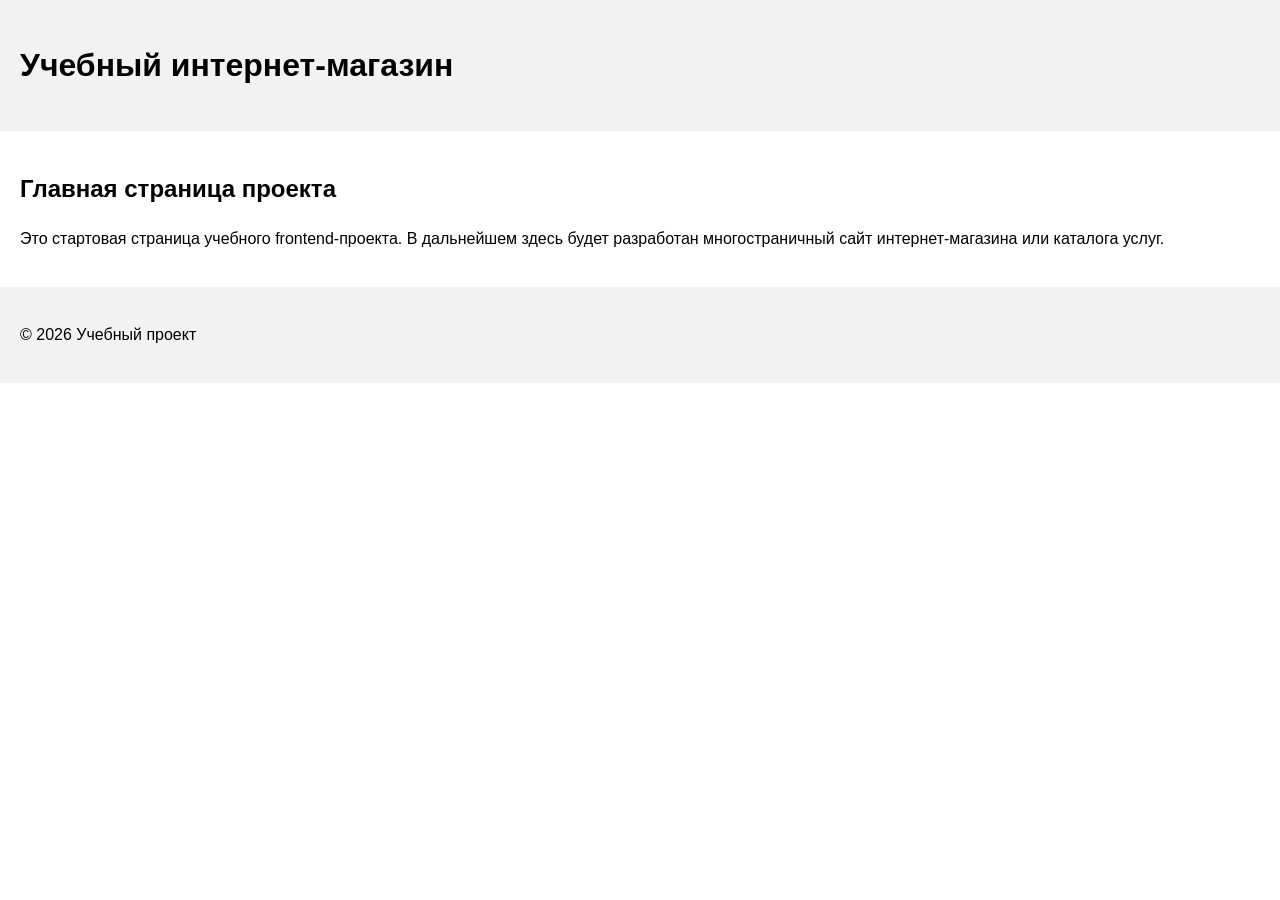
==== index.html @ c824618e "feat: initialize frontend project structure" ====
<!DOCTYPE html>
<html lang="ru">
<head>
  <meta charset="UTF-8">
  <meta name="viewport" content="width=device-width, initial-scale=1.0">
  <title>Каталог товаров</title>
  <link rel="stylesheet" href="css/style.css">
</head>
<body>
  <header>
    <h1>Учебный интернет-магазин</h1>
  </header>

  <main>
    <section>
      <h2>Главная страница проекта</h2>
      <p>
        Это стартовая страница учебного frontend-проекта.
        В дальнейшем здесь будет разработан многостраничный сайт
        интернет-магазина или каталога услуг.
      </p>
    </section>
  </main>

  <footer>
    <p>&copy; 2026 Учебный проект</p>
  </footer>
</body>
</html>
---- css/style.css ----
body {
  margin: 0;
  font-family: Arial, sans-serif;
  line-height: 1.5;
}

header,
main,
footer {
  padding: 20px;
}

header {
  background-color: #f2f2f2;
}

footer {
  background-color: #f2f2f2;
}
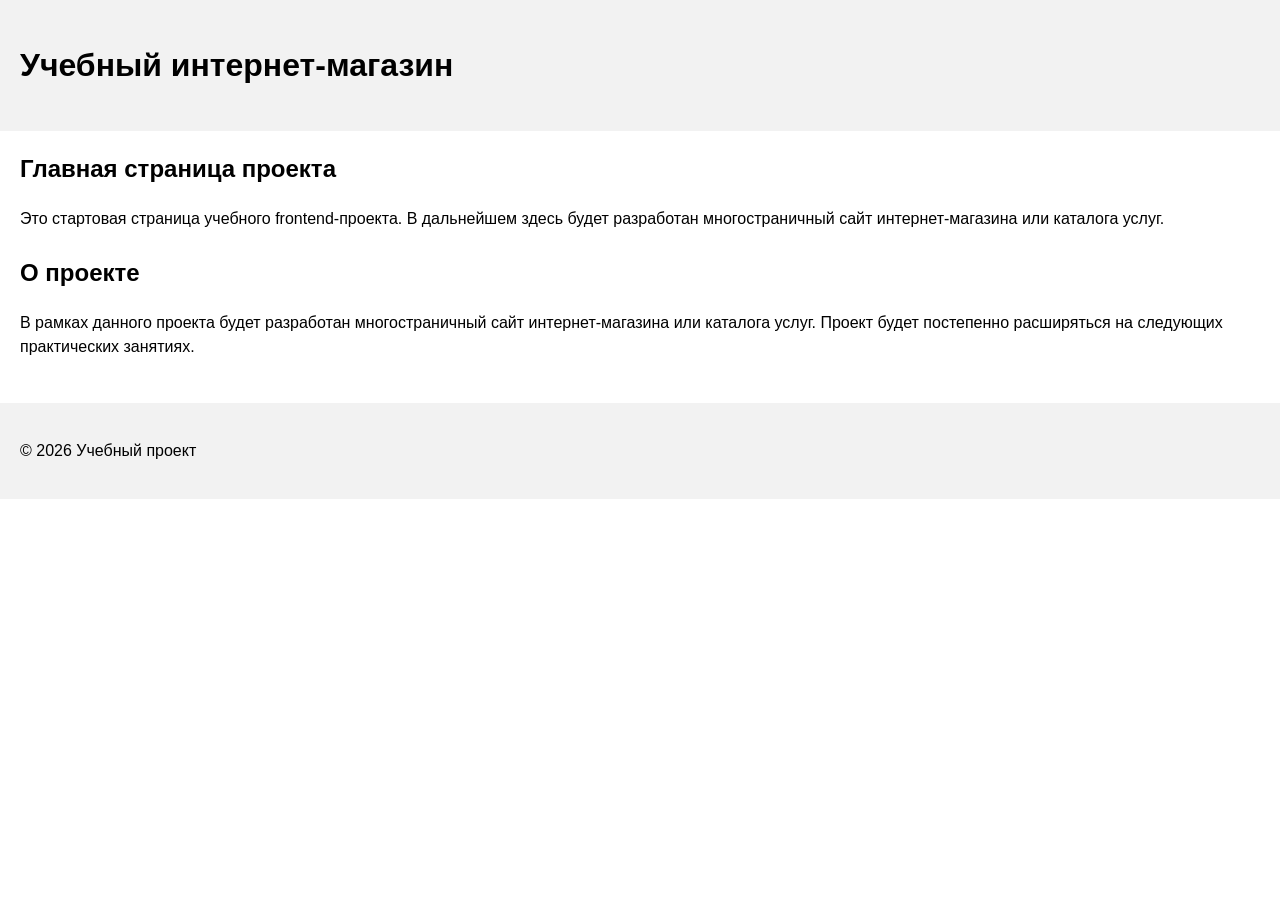
==== commit 192645d3: "feat: add project description section" ====
--- a/index.html
+++ b/index.html
@@ -20,6 +20,14 @@
         интернет-магазина или каталога услуг.
       </p>
     </section>
+    <section>
+  <h2>О проекте</h2>
+  <p>
+    В рамках данного проекта будет разработан многостраничный сайт
+    интернет-магазина или каталога услуг. Проект будет постепенно
+    расширяться на следующих практических занятиях.
+  </p>
+</section>
   </main>
 
   <footer>
--- a/css/style.css
+++ b/css/style.css
@@ -16,4 +16,12 @@
 
 footer {
   background-color: #f2f2f2;
+}
+
+section {
+  margin-bottom: 24px;
+}
+
+section h2 {
+  margin-top: 0;
 }
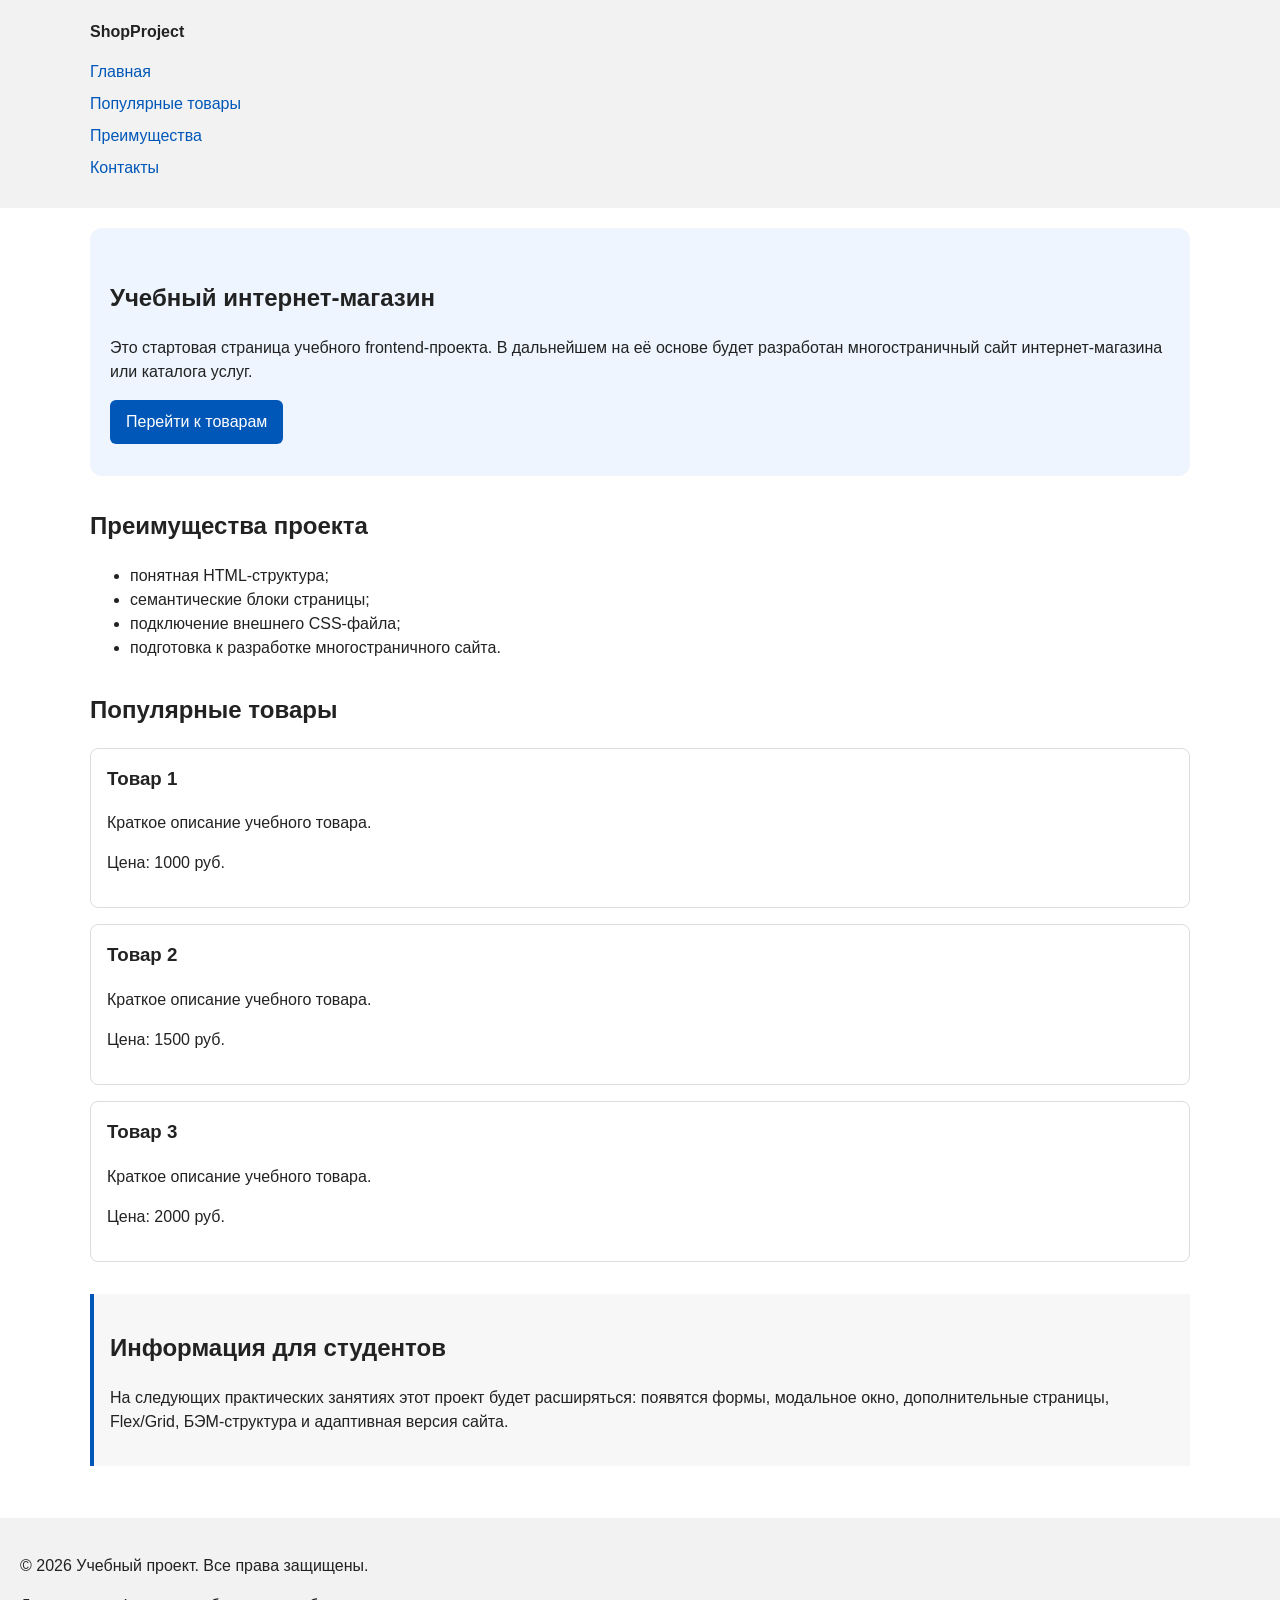
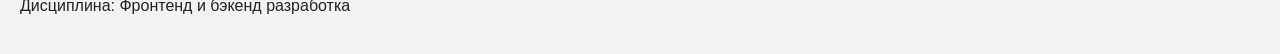
==== commit 33f5353e: "feat: add semantic HTML structure and base CSS styles" ====
--- a/index.html
+++ b/index.html
@@ -3,35 +3,81 @@
 <head>
   <meta charset="UTF-8">
   <meta name="viewport" content="width=device-width, initial-scale=1.0">
-  <title>Каталог товаров</title>
+  <title>Учебный интернет-магазин</title>
   <link rel="stylesheet" href="css/style.css">
 </head>
 <body>
   <header>
-    <h1>Учебный интернет-магазин</h1>
+    <div class="site-header">
+      <a class="site-logo" href="index.html">ShopProject</a>
+
+      <nav class="site-nav" aria-label="Основная навигация">
+        <ul class="site-nav__list">
+          <li><a href="index.html">Главная</a></li>
+          <li><a href="#popular">Популярные товары</a></li>
+          <li><a href="#advantages">Преимущества</a></li>
+          <li><a href="#contacts">Контакты</a></li>
+        </ul>
+      </nav>
+    </div>
   </header>
 
   <main>
-    <section>
-      <h2>Главная страница проекта</h2>
+    <section class="hero">
+      <h1>Учебный интернет-магазин</h1>
       <p>
         Это стартовая страница учебного frontend-проекта.
-        В дальнейшем здесь будет разработан многостраничный сайт
+        В дальнейшем на её основе будет разработан многостраничный сайт
         интернет-магазина или каталога услуг.
       </p>
+      <a class="button" href="#popular">Перейти к товарам</a>
     </section>
-    <section>
-  <h2>О проекте</h2>
-  <p>
-    В рамках данного проекта будет разработан многостраничный сайт
-    интернет-магазина или каталога услуг. Проект будет постепенно
-    расширяться на следующих практических занятиях.
-  </p>
-</section>
+
+    <section class="section" id="advantages">
+      <h2>Преимущества проекта</h2>
+      <ul class="advantages-list">
+        <li>понятная HTML-структура;</li>
+        <li>семантические блоки страницы;</li>
+        <li>подключение внешнего CSS-файла;</li>
+        <li>подготовка к разработке многостраничного сайта.</li>
+      </ul>
+    </section>
+
+    <section class="section" id="popular">
+      <h2>Популярные товары</h2>
+
+      <article class="product-card">
+        <h3>Товар 1</h3>
+        <p>Краткое описание учебного товара.</p>
+        <p>Цена: 1000 руб.</p>
+      </article>
+
+      <article class="product-card">
+        <h3>Товар 2</h3>
+        <p>Краткое описание учебного товара.</p>
+        <p>Цена: 1500 руб.</p>
+      </article>
+
+      <article class="product-card">
+        <h3>Товар 3</h3>
+        <p>Краткое описание учебного товара.</p>
+        <p>Цена: 2000 руб.</p>
+      </article>
+    </section>
+
+    <aside class="aside-info">
+      <h2>Информация для студентов</h2>
+      <p>
+        На следующих практических занятиях этот проект будет расширяться:
+        появятся формы, модальное окно, дополнительные страницы, Flex/Grid,
+        БЭМ-структура и адаптивная версия сайта.
+      </p>
+    </aside>
   </main>
 
-  <footer>
-    <p>&copy; 2026 Учебный проект</p>
+  <footer id="contacts">
+    <p>&copy; 2026 Учебный проект. Все права защищены.</p>
+    <p>Дисциплина: Фронтенд и бэкенд разработка</p>
   </footer>
 </body>
-</html>+</html>
--- a/css/style.css
+++ b/css/style.css
@@ -1,7 +1,15 @@
+/* Включаем border-box для предсказуемого расчёта размеров блоков. */
+* {
+  box-sizing: border-box;
+}
+
+/* Убираем стандартный отступ страницы и задаём базовые цвета и шрифт. */
 body {
   margin: 0;
   font-family: Arial, sans-serif;
   line-height: 1.5;
+  color: #222222;
+  background-color: #ffffff;
 }
 
 header,
@@ -10,18 +18,93 @@
   padding: 20px;
 }
 
-header {
-  background-color: #f2f2f2;
-}
-
+header,
 footer {
   background-color: #f2f2f2;
 }
 
-section {
-  margin-bottom: 24px;
+/* Ограничиваем ширину шапки и оформляем текстовый логотип. */
+.site-header {
+  max-width: 1100px;
+  margin: 0 auto;
 }
 
-section h2 {
+.site-logo {
+  font-weight: bold;
+  text-decoration: none;
+  color: #222222;
+}
+
+/* Навигация остаётся обычным списком ссылок. */
+.site-nav__list {
+  padding: 0;
+  margin: 16px 0 0;
+  list-style: none;
+}
+
+.site-nav__list li {
+  margin-bottom: 8px;
+}
+
+.site-nav__list a {
+  color: #0057b8;
+  text-decoration: none;
+}
+
+.site-nav__list a:hover {
+  text-decoration: underline;
+}
+
+/* Первый экран выделен фоном и внутренними отступами. */
+.hero {
+  max-width: 1100px;
+  margin: 0 auto 32px;
+  padding: 32px 20px;
+  background-color: #eef5ff;
+  border-radius: 12px;
+}
+
+.section {
+  max-width: 1100px;
+  margin: 0 auto 32px;
+}
+
+.section h2 {
   margin-top: 0;
-}+}
+
+/* Каждая карточка товара — отдельный смысловой блок. */
+.product-card {
+  margin-bottom: 16px;
+  padding: 16px;
+  border: 1px solid #dddddd;
+  border-radius: 8px;
+  background-color: #ffffff;
+}
+
+.product-card h3 {
+  margin-top: 0;
+}
+
+/* Ссылка в первом экране выглядит как кнопка. */
+.button {
+  display: inline-block;
+  padding: 10px 16px;
+  color: #ffffff;
+  background-color: #0057b8;
+  text-decoration: none;
+  border-radius: 6px;
+}
+
+.button:hover {
+  background-color: #003f86;
+}
+
+/* Вспомогательный блок отделён цветной линией. */
+.aside-info {
+  max-width: 1100px;
+  margin: 0 auto 32px;
+  padding: 16px;
+  border-left: 4px solid #0057b8;
+  background-color: #f7f7f7;
+}
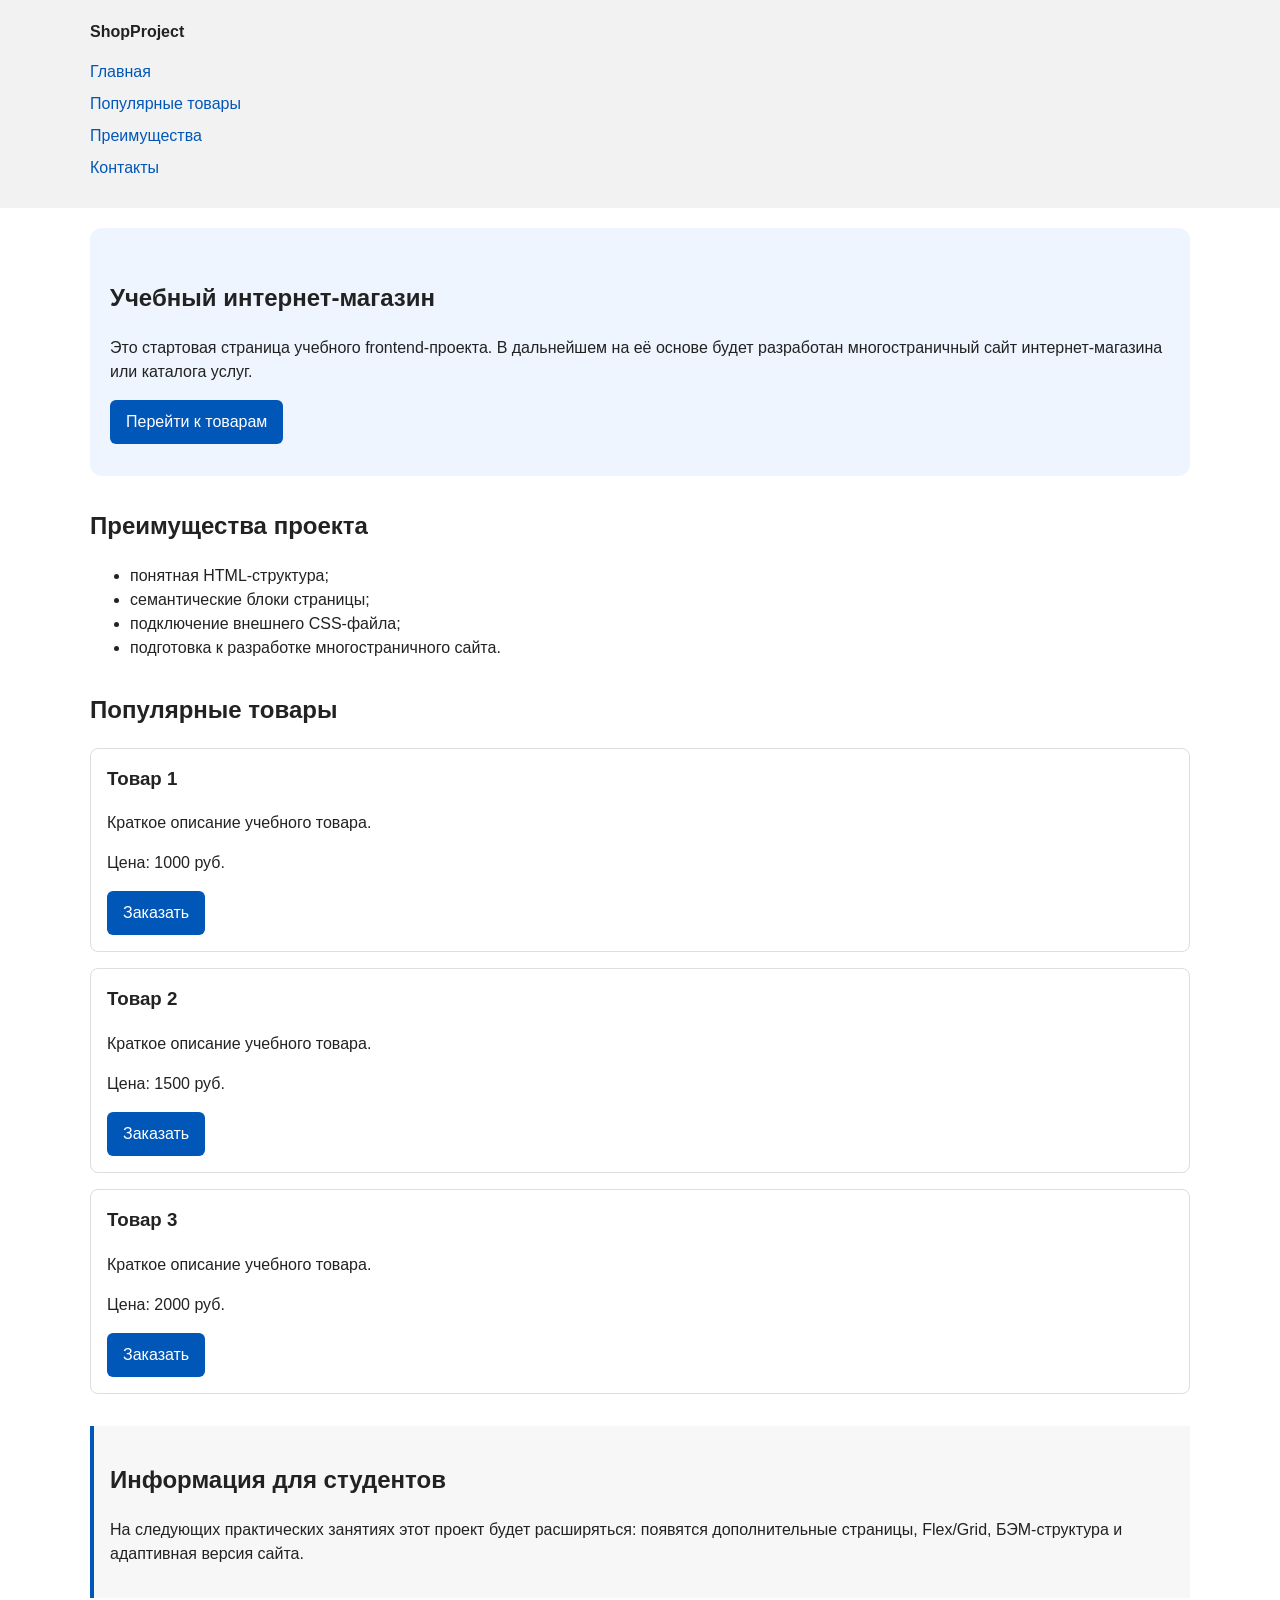
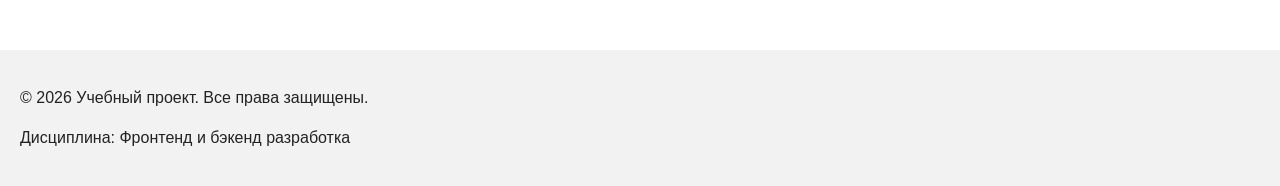
==== commit 71eb89b1: "feat: add order form modal and validation" ====
--- a/index.html
+++ b/index.html
@@ -5,6 +5,7 @@
   <meta name="viewport" content="width=device-width, initial-scale=1.0">
   <title>Учебный интернет-магазин</title>
   <link rel="stylesheet" href="css/style.css">
+  <script src="js/main.js" defer></script>
 </head>
 <body>
   <header>
@@ -50,18 +51,27 @@
         <h3>Товар 1</h3>
         <p>Краткое описание учебного товара.</p>
         <p>Цена: 1000 руб.</p>
+        <button class="button product-card__button" type="button" data-product="Товар 1">
+          Заказать
+        </button>
       </article>
 
       <article class="product-card">
         <h3>Товар 2</h3>
         <p>Краткое описание учебного товара.</p>
         <p>Цена: 1500 руб.</p>
+        <button class="button product-card__button" type="button" data-product="Товар 2">
+          Заказать
+        </button>
       </article>
 
       <article class="product-card">
         <h3>Товар 3</h3>
         <p>Краткое описание учебного товара.</p>
         <p>Цена: 2000 руб.</p>
+        <button class="button product-card__button" type="button" data-product="Товар 3">
+          Заказать
+        </button>
       </article>
     </section>
 
@@ -69,8 +79,8 @@
       <h2>Информация для студентов</h2>
       <p>
         На следующих практических занятиях этот проект будет расширяться:
-        появятся формы, модальное окно, дополнительные страницы, Flex/Grid,
-        БЭМ-структура и адаптивная версия сайта.
+        появятся дополнительные страницы, Flex/Grid, БЭМ-структура
+        и адаптивная версия сайта.
       </p>
     </aside>
   </main>
@@ -79,5 +89,91 @@
     <p>&copy; 2026 Учебный проект. Все права защищены.</p>
     <p>Дисциплина: Фронтенд и бэкенд разработка</p>
   </footer>
+
+  <dialog class="order-dialog" id="order-dialog" aria-labelledby="order-dialog-title">
+    <h2 id="order-dialog-title">Оформление заявки</h2>
+
+    <form class="order-form" id="order-form" action="#" method="post" novalidate>
+      <input id="selected-product" name="selected-product" type="hidden">
+
+      <div class="form-field">
+        <label for="order-name">Имя</label>
+        <input
+          id="order-name"
+          name="name"
+          type="text"
+          placeholder="Введите ваше имя"
+          minlength="2"
+          autocomplete="given-name"
+          required
+        >
+      </div>
+
+      <div class="form-field">
+        <label for="order-email">E-mail</label>
+        <input
+          id="order-email"
+          name="email"
+          type="email"
+          placeholder="example@mail.ru"
+          autocomplete="email"
+          required
+        >
+      </div>
+
+      <div class="form-field">
+        <label for="order-phone">Телефон</label>
+        <input
+          id="order-phone"
+          name="phone"
+          type="tel"
+          inputmode="tel"
+          placeholder="+7 (900) 000-00-00"
+          pattern="^\+7 \(\d{3}\) \d{3}-\d{2}-\d{2}$"
+          required
+        >
+        <small>Формат: +7 (900) 000-00-00</small>
+      </div>
+
+      <div class="form-field">
+        <label for="order-date">Дата связи</label>
+        <input id="order-date" name="date" type="date">
+      </div>
+
+      <div class="form-field">
+        <label for="order-topic">Тема заявки</label>
+        <select id="order-topic" name="topic" required>
+          <option value="">Выберите тему</option>
+          <option value="product">Заказ товара</option>
+          <option value="consultation">Консультация</option>
+          <option value="delivery">Доставка</option>
+        </select>
+      </div>
+
+      <div class="form-field">
+        <label for="order-comment">Комментарий</label>
+        <textarea
+          id="order-comment"
+          name="comment"
+          rows="4"
+          placeholder="Укажите дополнительную информацию"
+        ></textarea>
+      </div>
+
+      <div class="form-field form-field--checkbox">
+        <input id="order-agreement" name="agreement" type="checkbox" required>
+        <label for="order-agreement">Я согласен на обработку данных</label>
+      </div>
+
+      <div class="form-actions">
+        <button type="button" id="close-order-dialog">Закрыть</button>
+        <button type="submit">Отправить заявку</button>
+      </div>
+    </form>
+  </dialog>
+
+  <p class="success-message" id="success-message" role="status" hidden>
+    Форма успешно отправлена!
+  </p>
 </body>
 </html>
--- a/css/style.css
+++ b/css/style.css
@@ -90,14 +90,22 @@
 .button {
   display: inline-block;
   padding: 10px 16px;
+  border: 0;
   color: #ffffff;
   background-color: #0057b8;
   text-decoration: none;
   border-radius: 6px;
+  font: inherit;
+  cursor: pointer;
 }
 
 .button:hover {
   background-color: #003f86;
+}
+
+.button:focus-visible {
+  outline: 2px solid #003f86;
+  outline-offset: 2px;
 }
 
 /* Вспомогательный блок отделён цветной линией. */
@@ -108,3 +116,112 @@
   border-left: 4px solid #0057b8;
   background-color: #f7f7f7;
 }
+
+/* Диалог остаётся доступным на небольших экранах и прокручивается при необходимости. */
+.order-dialog {
+  width: min(calc(100% - 32px), 560px);
+  max-height: calc(100vh - 32px);
+  padding: 24px;
+  border: 0;
+  border-radius: 12px;
+  box-shadow: 0 12px 32px rgba(0, 0, 0, 0.18);
+}
+
+.order-dialog::backdrop {
+  background-color: rgba(0, 0, 0, 0.5);
+}
+
+.order-dialog h2 {
+  margin-top: 0;
+}
+
+.form-field {
+  margin-bottom: 16px;
+}
+
+.form-field label {
+  display: block;
+  margin-bottom: 6px;
+}
+
+.form-field input,
+.form-field select,
+.form-field textarea {
+  width: 100%;
+  padding: 10px 12px;
+  border: 1px solid #cccccc;
+  border-radius: 6px;
+  font: inherit;
+}
+
+.form-field small {
+  display: block;
+  margin-top: 4px;
+  color: #666666;
+}
+
+.form-field--checkbox {
+  display: flex;
+  align-items: flex-start;
+  gap: 8px;
+}
+
+.form-field--checkbox input[type="checkbox"] {
+  width: auto;
+  margin-top: 5px;
+}
+
+.form-field--checkbox label {
+  margin-bottom: 0;
+}
+
+.form-field input:focus-visible,
+.form-field select:focus-visible,
+.form-field textarea:focus-visible,
+.form-actions button:focus-visible {
+  outline: 2px solid #0057b8;
+  outline-offset: 2px;
+}
+
+[aria-invalid="true"] {
+  border-color: #b00020;
+}
+
+.form-field--checkbox [aria-invalid="true"] {
+  outline: 2px solid #b00020;
+  outline-offset: 2px;
+}
+
+.form-actions {
+  display: flex;
+  flex-wrap: wrap;
+  gap: 12px;
+  margin-top: 20px;
+}
+
+.form-actions button {
+  padding: 10px 16px;
+  border: 1px solid #cccccc;
+  border-radius: 6px;
+  background-color: #f2f2f2;
+  font: inherit;
+  cursor: pointer;
+}
+
+.form-actions button[type="submit"] {
+  border-color: #0057b8;
+  color: #ffffff;
+  background-color: #0057b8;
+}
+
+.form-actions button[type="submit"]:hover {
+  background-color: #003f86;
+}
+
+.success-message {
+  max-width: 1100px;
+  margin: 24px auto;
+  padding: 16px;
+  border-left: 4px solid #168a2f;
+  background-color: #eefaf0;
+}
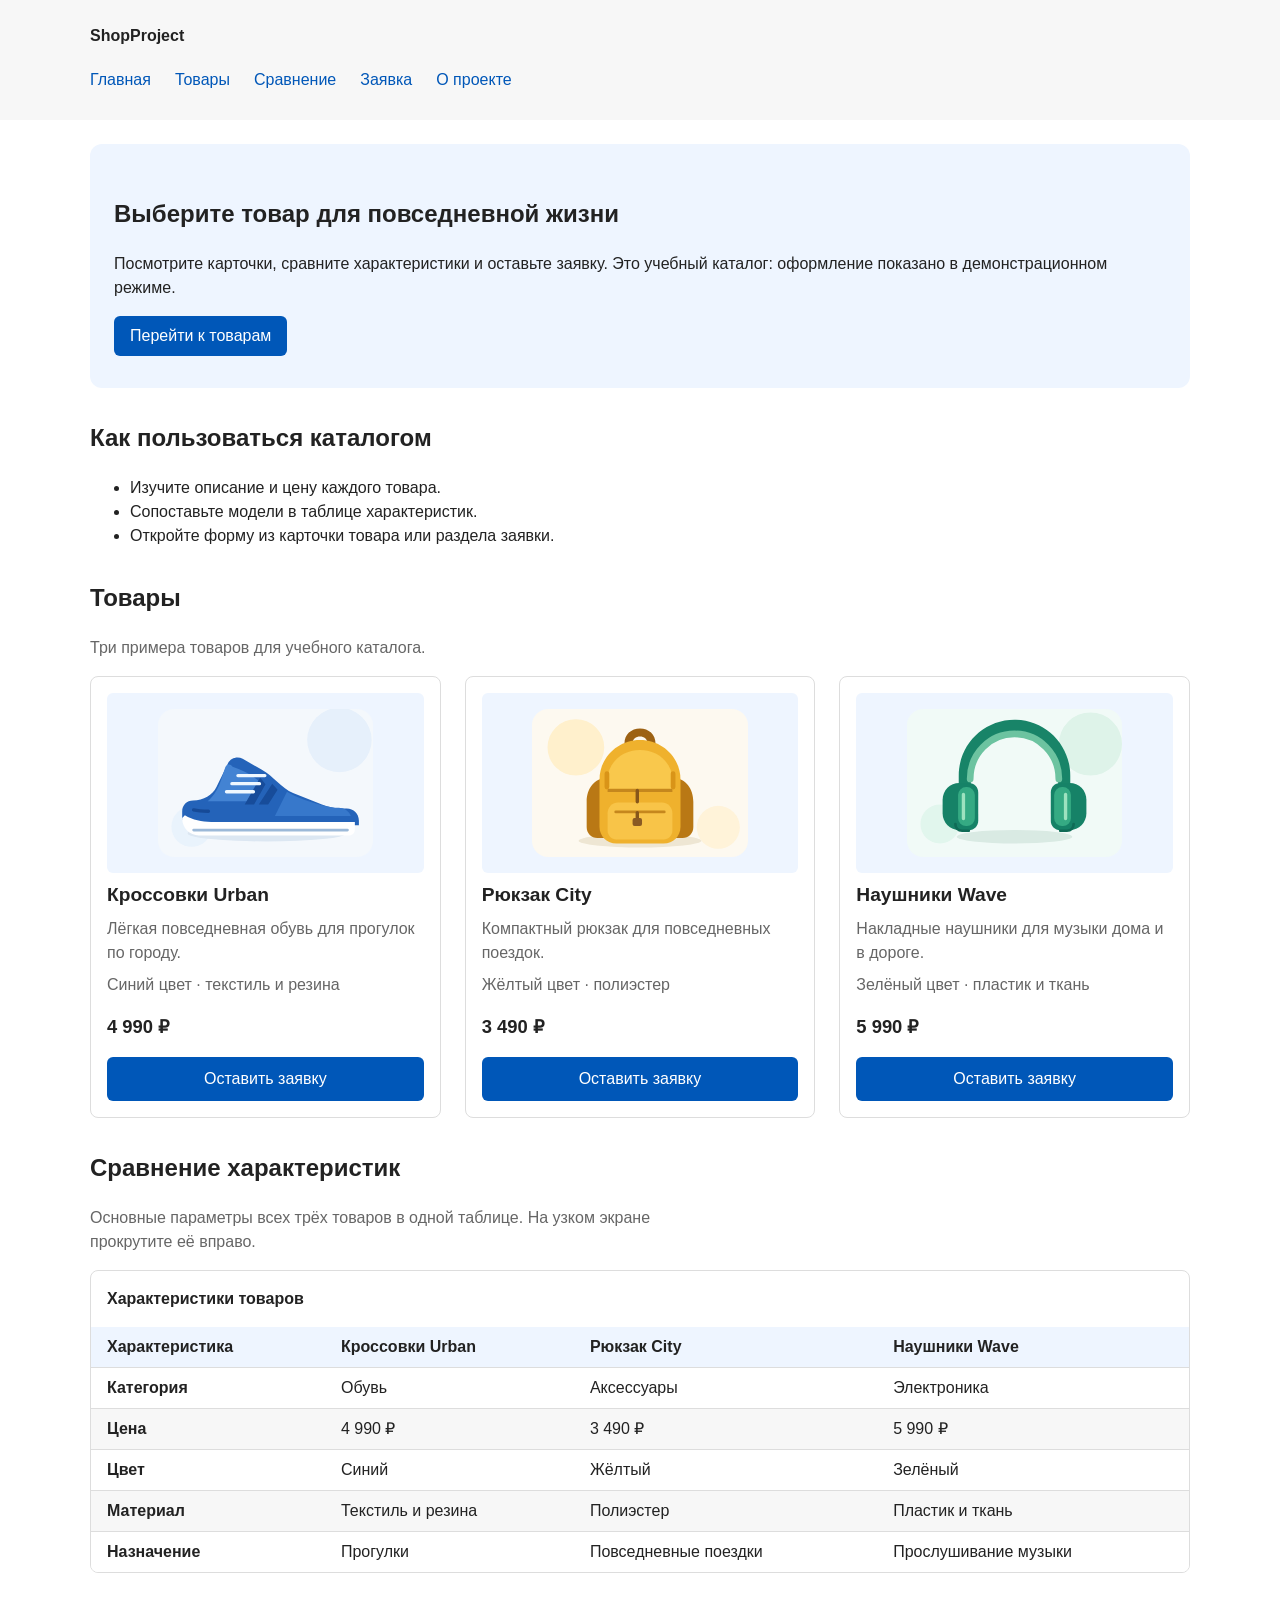
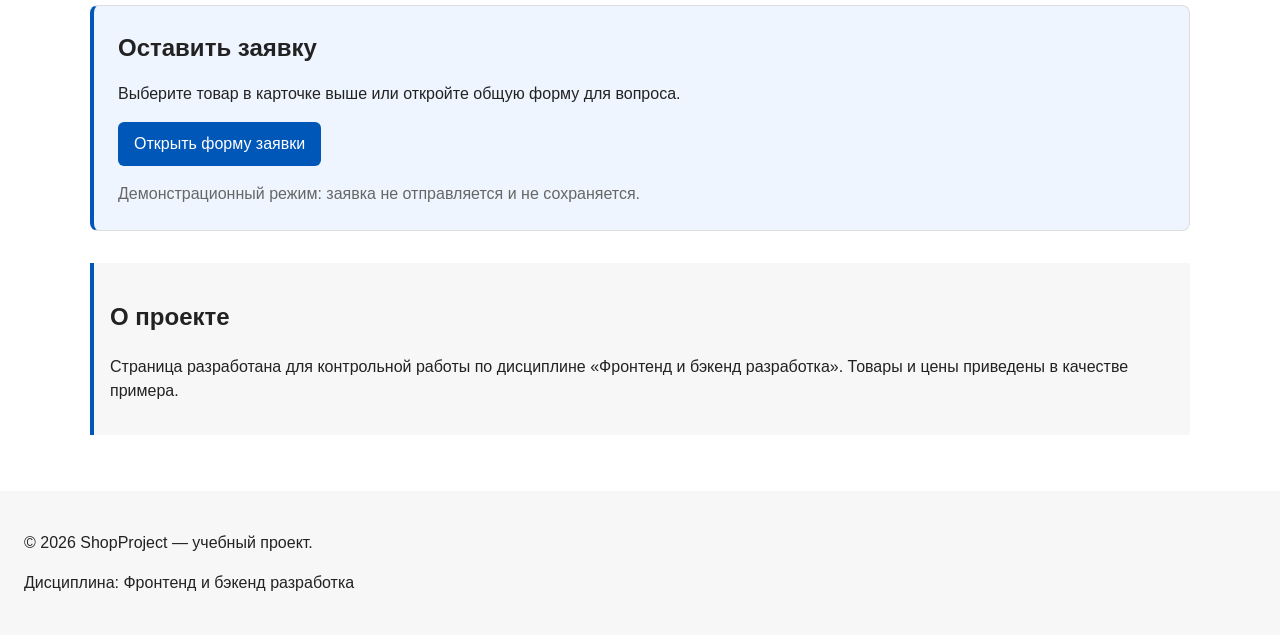
==== commit 7fd488a1: "feat: add product cards comparison and request form" ====
--- a/index.html
+++ b/index.html
@@ -3,7 +3,7 @@
 <head>
   <meta charset="UTF-8">
   <meta name="viewport" content="width=device-width, initial-scale=1.0">
-  <title>Учебный интернет-магазин</title>
+  <title>Каталог товаров — ShopProject</title>
   <link rel="stylesheet" href="css/style.css">
   <script src="js/main.js" defer></script>
 </head>
@@ -15,9 +15,10 @@
       <nav class="site-nav" aria-label="Основная навигация">
         <ul class="site-nav__list">
           <li><a href="index.html">Главная</a></li>
-          <li><a href="#popular">Популярные товары</a></li>
-          <li><a href="#advantages">Преимущества</a></li>
-          <li><a href="#contacts">Контакты</a></li>
+          <li><a href="#popular">Товары</a></li>
+          <li><a href="#comparison">Сравнение</a></li>
+          <li><a href="#request">Заявка</a></li>
+          <li><a href="#about">О проекте</a></li>
         </ul>
       </nav>
     </div>
@@ -25,75 +26,146 @@
 
   <main>
     <section class="hero">
-      <h1>Учебный интернет-магазин</h1>
+      <h1>Выберите товар для повседневной жизни</h1>
       <p>
-        Это стартовая страница учебного frontend-проекта.
-        В дальнейшем на её основе будет разработан многостраничный сайт
-        интернет-магазина или каталога услуг.
+        Посмотрите карточки, сравните характеристики и оставьте заявку.
+        Это учебный каталог: оформление показано в демонстрационном режиме.
       </p>
       <a class="button" href="#popular">Перейти к товарам</a>
     </section>
 
     <section class="section" id="advantages">
-      <h2>Преимущества проекта</h2>
+      <h2>Как пользоваться каталогом</h2>
       <ul class="advantages-list">
-        <li>понятная HTML-структура;</li>
-        <li>семантические блоки страницы;</li>
-        <li>подключение внешнего CSS-файла;</li>
-        <li>подготовка к разработке многостраничного сайта.</li>
+        <li>Изучите описание и цену каждого товара.</li>
+        <li>Сопоставьте модели в таблице характеристик.</li>
+        <li>Откройте форму из карточки товара или раздела заявки.</li>
       </ul>
     </section>
 
     <section class="section" id="popular">
-      <h2>Популярные товары</h2>
-
-      <article class="product-card">
-        <h3>Товар 1</h3>
-        <p>Краткое описание учебного товара.</p>
-        <p>Цена: 1000 руб.</p>
-        <button class="button product-card__button" type="button" data-product="Товар 1">
-          Заказать
-        </button>
-      </article>
-
-      <article class="product-card">
-        <h3>Товар 2</h3>
-        <p>Краткое описание учебного товара.</p>
-        <p>Цена: 1500 руб.</p>
-        <button class="button product-card__button" type="button" data-product="Товар 2">
-          Заказать
-        </button>
-      </article>
-
-      <article class="product-card">
-        <h3>Товар 3</h3>
-        <p>Краткое описание учебного товара.</p>
-        <p>Цена: 2000 руб.</p>
-        <button class="button product-card__button" type="button" data-product="Товар 3">
-          Заказать
-        </button>
-      </article>
-    </section>
-
-    <aside class="aside-info">
-      <h2>Информация для студентов</h2>
+      <h2>Товары</h2>
+      <p class="section__lead">Три примера товаров для учебного каталога.</p>
+
+      <div class="products-grid">
+        <article class="product-card">
+          <div class="product-card__media">
+            <img src="images/sneaker.svg" alt="Синие кроссовки Urban" width="320" height="220">
+          </div>
+          <h3 class="product-card__title">Кроссовки Urban</h3>
+          <p class="product-card__description">Лёгкая повседневная обувь для прогулок по городу.</p>
+          <p class="product-card__details">Синий цвет · текстиль и резина</p>
+          <p class="product-card__price">4 990 ₽</p>
+          <button class="button product-card__button" type="button" data-product="Кроссовки Urban">
+            Оставить заявку
+          </button>
+        </article>
+
+        <article class="product-card">
+          <div class="product-card__media">
+            <img src="images/backpack.svg" alt="Жёлтый рюкзак City" width="320" height="220">
+          </div>
+          <h3 class="product-card__title">Рюкзак City</h3>
+          <p class="product-card__description">Компактный рюкзак для повседневных поездок.</p>
+          <p class="product-card__details">Жёлтый цвет · полиэстер</p>
+          <p class="product-card__price">3 490 ₽</p>
+          <button class="button product-card__button" type="button" data-product="Рюкзак City">
+            Оставить заявку
+          </button>
+        </article>
+
+        <article class="product-card">
+          <div class="product-card__media">
+            <img src="images/headphones.svg" alt="Зелёные наушники Wave" width="320" height="220">
+          </div>
+          <h3 class="product-card__title">Наушники Wave</h3>
+          <p class="product-card__description">Накладные наушники для музыки дома и в дороге.</p>
+          <p class="product-card__details">Зелёный цвет · пластик и ткань</p>
+          <p class="product-card__price">5 990 ₽</p>
+          <button class="button product-card__button" type="button" data-product="Наушники Wave">
+            Оставить заявку
+          </button>
+        </article>
+      </div>
+    </section>
+
+    <section class="section" id="comparison">
+      <h2>Сравнение характеристик</h2>
+      <p class="section__lead">Основные параметры всех трёх товаров в одной таблице. На узком экране прокрутите её вправо.</p>
+      <div class="comparison-scroll" role="region" aria-label="Таблица сравнения товаров" tabindex="0">
+        <table class="comparison-table">
+          <caption>Характеристики товаров</caption>
+          <thead>
+            <tr>
+              <th scope="col">Характеристика</th>
+              <th scope="col">Кроссовки Urban</th>
+              <th scope="col">Рюкзак City</th>
+              <th scope="col">Наушники Wave</th>
+            </tr>
+          </thead>
+          <tbody>
+            <tr>
+              <th scope="row">Категория</th>
+              <td>Обувь</td>
+              <td>Аксессуары</td>
+              <td>Электроника</td>
+            </tr>
+            <tr>
+              <th scope="row">Цена</th>
+              <td>4 990 ₽</td>
+              <td>3 490 ₽</td>
+              <td>5 990 ₽</td>
+            </tr>
+            <tr>
+              <th scope="row">Цвет</th>
+              <td>Синий</td>
+              <td>Жёлтый</td>
+              <td>Зелёный</td>
+            </tr>
+            <tr>
+              <th scope="row">Материал</th>
+              <td>Текстиль и резина</td>
+              <td>Полиэстер</td>
+              <td>Пластик и ткань</td>
+            </tr>
+            <tr>
+              <th scope="row">Назначение</th>
+              <td>Прогулки</td>
+              <td>Повседневные поездки</td>
+              <td>Прослушивание музыки</td>
+            </tr>
+          </tbody>
+        </table>
+      </div>
+    </section>
+
+    <section class="section request-panel" id="request">
+      <h2>Оставить заявку</h2>
+      <p>Выберите товар в карточке выше или откройте общую форму для вопроса.</p>
+      <button class="button" id="request-button" type="button">Открыть форму заявки</button>
+      <p class="request-panel__note">Демонстрационный режим: заявка не отправляется и не сохраняется.</p>
+    </section>
+
+    <aside class="aside-info" id="about">
+      <h2>О проекте</h2>
       <p>
-        На следующих практических занятиях этот проект будет расширяться:
-        появятся дополнительные страницы, Flex/Grid, БЭМ-структура
-        и адаптивная версия сайта.
+        Страница разработана для контрольной работы по дисциплине
+        «Фронтенд и бэкенд разработка». Товары и цены приведены в качестве примера.
       </p>
     </aside>
   </main>
 
-  <footer id="contacts">
-    <p>&copy; 2026 Учебный проект. Все права защищены.</p>
+  <footer>
+    <p>&copy; 2026 ShopProject — учебный проект.</p>
     <p>Дисциплина: Фронтенд и бэкенд разработка</p>
   </footer>
 
-  <dialog class="order-dialog" id="order-dialog" aria-labelledby="order-dialog-title">
+  <dialog class="order-dialog" id="order-dialog" aria-labelledby="order-dialog-title" aria-describedby="order-product-summary order-dialog-note">
     <h2 id="order-dialog-title">Оформление заявки</h2>
-
-    <form class="order-form" id="order-form" action="#" method="post" novalidate>
+    <p id="order-product-summary" aria-live="polite"></p>
+    <p class="order-dialog__note" id="order-dialog-note">Демо: данные проверяются в браузере, но не отправляются на сервер.</p>
+
+    <form class="order-form" id="order-form" novalidate>
       <input id="selected-product" name="selected-product" type="hidden">
 
       <div class="form-field">
@@ -130,9 +202,10 @@
           inputmode="tel"
           placeholder="+7 (900) 000-00-00"
           pattern="^\+7 \(\d{3}\) \d{3}-\d{2}-\d{2}$"
+          aria-describedby="order-phone-hint"
           required
         >
-        <small>Формат: +7 (900) 000-00-00</small>
+        <small id="order-phone-hint">Формат: +7 (900) 000-00-00</small>
       </div>
 
       <div class="form-field">
@@ -167,13 +240,13 @@
 
       <div class="form-actions">
         <button type="button" id="close-order-dialog">Закрыть</button>
-        <button type="submit">Отправить заявку</button>
+        <button type="submit">Проверить заявку</button>
       </div>
     </form>
   </dialog>
 
-  <p class="success-message" id="success-message" role="status" hidden>
-    Форма успешно отправлена!
+  <p class="success-message" id="success-message" role="status" tabindex="-1" hidden>
+    Форма заполнена верно. Это демоверсия: данные не отправлены.
   </p>
 </body>
 </html>
--- a/css/style.css
+++ b/css/style.css
@@ -1,129 +1,333 @@
-/* Включаем border-box для предсказуемого расчёта размеров блоков. */
+/* ===============================
+   1. Переменные проекта
+   =============================== */
+
+:root {
+  /* Основные цвета проекта */
+  --color-bg: #ffffff;
+  --color-text: #222222;
+  --color-muted: #666666;
+  --color-primary: #0057b8;
+  --color-primary-dark: #003f86;
+  --color-border: #dddddd;
+  --color-surface: #f7f7f7;
+  --color-surface-accent: #eef5ff;
+  --color-danger: #b00020;
+  --color-success: #168a2f;
+  --color-success-bg: #eefaf0;
+  --color-white: #ffffff;
+
+  /* Единая шкала отступов */
+  --space-xs: 4px;
+  --space-sm: 8px;
+  --space-md: 16px;
+  --space-lg: 24px;
+  --space-xl: 32px;
+
+  /* Скругления и ширина контента */
+  --radius-sm: 6px;
+  --radius-md: 8px;
+  --radius-lg: 12px;
+  --container-width: 1100px;
+}
+
+/* ===============================
+   2. Базовые стили
+   =============================== */
+
 * {
   box-sizing: border-box;
 }
 
-/* Убираем стандартный отступ страницы и задаём базовые цвета и шрифт. */
 body {
   margin: 0;
   font-family: Arial, sans-serif;
   line-height: 1.5;
-  color: #222222;
-  background-color: #ffffff;
+  color: var(--color-text);
+  background-color: var(--color-bg);
 }
 
 header,
 main,
 footer {
-  padding: 20px;
+  padding: var(--space-lg);
 }
 
 header,
 footer {
-  background-color: #f2f2f2;
-}
-
-/* Ограничиваем ширину шапки и оформляем текстовый логотип. */
+  background-color: var(--color-surface);
+}
+
+/* ===============================
+   3. Общие элементы интерфейса
+   =============================== */
+
+a {
+  color: var(--color-primary);
+}
+
+a:hover {
+  color: var(--color-primary-dark);
+}
+
+a:focus-visible {
+  outline: 2px solid var(--color-primary);
+  outline-offset: 3px;
+}
+
+.button {
+  display: inline-block;
+  padding: var(--space-sm) var(--space-md);
+  border: 0;
+  border-radius: var(--radius-sm);
+  color: var(--color-white);
+  background-color: var(--color-primary);
+  text-decoration: none;
+  font: inherit;
+  cursor: pointer;
+}
+
+.button:not(:disabled):hover {
+  background-color: var(--color-primary-dark);
+}
+
+.button:focus-visible {
+  outline: 2px solid var(--color-primary);
+  outline-offset: 3px;
+}
+
+/* ===============================
+   4. Компоненты страницы
+   =============================== */
+
 .site-header {
-  max-width: 1100px;
+  max-width: var(--container-width);
   margin: 0 auto;
 }
 
 .site-logo {
+  color: var(--color-text);
   font-weight: bold;
   text-decoration: none;
-  color: #222222;
-}
-
-/* Навигация остаётся обычным списком ссылок. */
+}
+
+.site-logo:hover {
+  color: var(--color-primary-dark);
+  text-decoration: underline;
+}
+
 .site-nav__list {
+  display: flex;
+  flex-wrap: wrap;
+  align-items: center;
+  gap: var(--space-xs) var(--space-lg);
+  margin: var(--space-md) 0 0;
   padding: 0;
-  margin: 16px 0 0;
   list-style: none;
 }
 
 .site-nav__list li {
-  margin-bottom: 8px;
+  margin: 0;
 }
 
 .site-nav__list a {
-  color: #0057b8;
+  display: inline-block;
+  padding: var(--space-xs) 0;
+  color: var(--color-primary);
   text-decoration: none;
 }
 
 .site-nav__list a:hover {
+  color: var(--color-primary-dark);
   text-decoration: underline;
 }
 
-/* Первый экран выделен фоном и внутренними отступами. */
 .hero {
-  max-width: 1100px;
-  margin: 0 auto 32px;
-  padding: 32px 20px;
-  background-color: #eef5ff;
-  border-radius: 12px;
+  max-width: var(--container-width);
+  margin: 0 auto var(--space-xl);
+  padding: var(--space-xl) var(--space-lg);
+  border-radius: var(--radius-lg);
+  background-color: var(--color-surface-accent);
 }
 
 .section {
-  max-width: 1100px;
-  margin: 0 auto 32px;
+  max-width: var(--container-width);
+  margin: 0 auto var(--space-xl);
 }
 
 .section h2 {
   margin-top: 0;
 }
 
-/* Каждая карточка товара — отдельный смысловой блок. */
+.section__lead {
+  max-width: 70ch;
+  margin-top: 0;
+  color: var(--color-muted);
+}
+
+.products-grid {
+  display: grid;
+  grid-template-columns: repeat(auto-fit, minmax(240px, 1fr));
+  gap: var(--space-lg);
+  align-items: stretch;
+}
+
 .product-card {
-  margin-bottom: 16px;
-  padding: 16px;
-  border: 1px solid #dddddd;
-  border-radius: 8px;
-  background-color: #ffffff;
-}
-
-.product-card h3 {
-  margin-top: 0;
-}
-
-/* Ссылка в первом экране выглядит как кнопка. */
-.button {
-  display: inline-block;
-  padding: 10px 16px;
+  display: flex;
+  flex-direction: column;
+  gap: var(--space-sm);
+  min-width: 0;
+  margin: 0;
+  padding: var(--space-md);
+  border: 1px solid var(--color-border);
+  border-radius: var(--radius-md);
+  background-color: var(--color-bg);
+}
+
+.product-card:hover,
+.product-card:focus-within {
+  border-color: var(--color-primary);
+}
+
+.product-card__media {
+  display: flex;
+  align-items: center;
+  justify-content: center;
+  height: 180px;
+  padding: var(--space-md);
+  overflow: hidden;
+  border-radius: var(--radius-sm);
+  background-color: var(--color-surface-accent);
+}
+
+.product-card__media > img {
+  display: block;
+  max-width: 100%;
+  max-height: 100%;
+  object-fit: contain;
+}
+
+.product-card__title {
+  margin: 0;
+  font-size: 1.2rem;
+}
+
+.product-card__description,
+.product-card__details {
+  margin: 0;
+  color: var(--color-muted);
+}
+
+.product-card__price {
+  margin: auto 0 0;
+  padding-top: var(--space-sm);
+  font-size: 1.15rem;
+  font-weight: 700;
+}
+
+.product-card__button {
+  width: 100%;
+  min-height: 44px;
+  margin-top: var(--space-sm);
+}
+
+.comparison-scroll {
+  max-width: 100%;
+  overflow-x: auto;
+  border: 1px solid var(--color-border);
+  border-radius: var(--radius-md);
+  -webkit-overflow-scrolling: touch;
+}
+
+.comparison-scroll:focus-visible {
+  outline: 2px solid var(--color-primary);
+  outline-offset: 3px;
+}
+
+.comparison-table {
+  width: 100%;
+  min-width: 640px;
+  border-collapse: collapse;
+  background-color: var(--color-bg);
+}
+
+.comparison-table caption {
+  padding: var(--space-md);
+  font-weight: 700;
+  text-align: left;
+}
+
+.comparison-table th,
+.comparison-table td {
+  padding: var(--space-sm) var(--space-md);
+  border-bottom: 1px solid var(--color-border);
+  text-align: left;
+  vertical-align: top;
+}
+
+.comparison-table thead {
+  background-color: var(--color-surface-accent);
+}
+
+.comparison-table tbody th {
+  font-weight: 600;
+}
+
+.comparison-table tbody tr:nth-child(even) {
+  background-color: var(--color-surface);
+}
+
+.comparison-table tbody tr:last-child > * {
+  border-bottom: 0;
+}
+
+.request-panel {
+  display: flex;
+  flex-direction: column;
+  align-items: flex-start;
+  gap: var(--space-md);
+  max-width: var(--container-width);
+  margin: 0 auto var(--space-xl);
+  padding: var(--space-lg);
+  border: 1px solid var(--color-border);
+  border-left: 4px solid var(--color-primary);
+  border-radius: var(--radius-md);
+  background-color: var(--color-surface-accent);
+}
+
+.request-panel h2,
+.request-panel > p,
+.request-panel__note {
+  margin: 0;
+}
+
+.request-panel__note {
+  max-width: 70ch;
+  color: var(--color-muted);
+}
+
+.request-panel .button {
+  min-height: 44px;
+}
+
+.aside-info {
+  max-width: var(--container-width);
+  margin: 0 auto var(--space-xl);
+  padding: var(--space-md);
+  border-left: 4px solid var(--color-primary);
+  background-color: var(--color-surface);
+}
+
+/* ===============================
+   5. Форма и модальное окно
+   =============================== */
+
+.order-dialog {
+  width: min(calc(100% - var(--space-xl)), 560px);
+  max-height: calc(100vh - var(--space-xl));
+  padding: var(--space-lg);
   border: 0;
-  color: #ffffff;
-  background-color: #0057b8;
-  text-decoration: none;
-  border-radius: 6px;
-  font: inherit;
-  cursor: pointer;
-}
-
-.button:hover {
-  background-color: #003f86;
-}
-
-.button:focus-visible {
-  outline: 2px solid #003f86;
-  outline-offset: 2px;
-}
-
-/* Вспомогательный блок отделён цветной линией. */
-.aside-info {
-  max-width: 1100px;
-  margin: 0 auto 32px;
-  padding: 16px;
-  border-left: 4px solid #0057b8;
-  background-color: #f7f7f7;
-}
-
-/* Диалог остаётся доступным на небольших экранах и прокручивается при необходимости. */
-.order-dialog {
-  width: min(calc(100% - 32px), 560px);
-  max-height: calc(100vh - 32px);
-  padding: 24px;
-  border: 0;
-  border-radius: 12px;
+  border-radius: var(--radius-lg);
   box-shadow: 0 12px 32px rgba(0, 0, 0, 0.18);
 }
 
@@ -135,93 +339,144 @@
   margin-top: 0;
 }
 
+.order-dialog__note {
+  color: var(--color-muted);
+}
+
 .form-field {
-  margin-bottom: 16px;
+  margin-bottom: var(--space-md);
 }
 
 .form-field label {
   display: block;
-  margin-bottom: 6px;
+  margin-bottom: var(--space-xs);
 }
 
 .form-field input,
 .form-field select,
 .form-field textarea {
   width: 100%;
-  padding: 10px 12px;
-  border: 1px solid #cccccc;
-  border-radius: 6px;
+  padding: var(--space-sm) var(--space-md);
+  border: 1px solid var(--color-border);
+  border-radius: var(--radius-sm);
   font: inherit;
 }
 
 .form-field small {
   display: block;
-  margin-top: 4px;
-  color: #666666;
+  margin-top: var(--space-xs);
+  color: var(--color-muted);
 }
 
 .form-field--checkbox {
   display: flex;
   align-items: flex-start;
-  gap: 8px;
+  gap: var(--space-sm);
 }
 
 .form-field--checkbox input[type="checkbox"] {
   width: auto;
-  margin-top: 5px;
+  margin-top: var(--space-xs);
 }
 
 .form-field--checkbox label {
   margin-bottom: 0;
+}
+
+.form-field input:hover,
+.form-field select:hover,
+.form-field textarea:hover,
+.form-field input:focus,
+.form-field select:focus,
+.form-field textarea:focus {
+  border-color: var(--color-primary);
 }
 
 .form-field input:focus-visible,
 .form-field select:focus-visible,
 .form-field textarea:focus-visible,
 .form-actions button:focus-visible {
-  outline: 2px solid #0057b8;
+  outline: 2px solid var(--color-primary);
+  outline-offset: 3px;
+}
+
+.form-field input[aria-invalid="true"],
+.form-field select[aria-invalid="true"],
+.form-field textarea[aria-invalid="true"] {
+  border-color: var(--color-danger);
+}
+
+.form-field--checkbox input[aria-invalid="true"] {
+  outline: 2px solid var(--color-danger);
   outline-offset: 2px;
 }
 
-[aria-invalid="true"] {
-  border-color: #b00020;
-}
-
-.form-field--checkbox [aria-invalid="true"] {
-  outline: 2px solid #b00020;
-  outline-offset: 2px;
-}
-
 .form-actions {
   display: flex;
   flex-wrap: wrap;
-  gap: 12px;
-  margin-top: 20px;
+  gap: var(--space-md);
+  margin-top: var(--space-lg);
 }
 
 .form-actions button {
-  padding: 10px 16px;
-  border: 1px solid #cccccc;
-  border-radius: 6px;
-  background-color: #f2f2f2;
+  padding: var(--space-sm) var(--space-md);
+  border: 1px solid var(--color-border);
+  border-radius: var(--radius-sm);
+  background-color: var(--color-surface);
   font: inherit;
   cursor: pointer;
 }
 
+.form-actions button:not(:disabled):hover {
+  border-color: var(--color-primary);
+  background-color: var(--color-surface-accent);
+}
+
 .form-actions button[type="submit"] {
-  border-color: #0057b8;
-  color: #ffffff;
-  background-color: #0057b8;
-}
-
-.form-actions button[type="submit"]:hover {
-  background-color: #003f86;
+  border-color: var(--color-primary);
+  color: var(--color-white);
+  background-color: var(--color-primary);
+}
+
+.form-actions button[type="submit"]:not(:disabled):hover {
+  background-color: var(--color-primary-dark);
+}
+
+button:disabled {
+  opacity: 0.6;
+  cursor: not-allowed;
 }
 
 .success-message {
-  max-width: 1100px;
-  margin: 24px auto;
-  padding: 16px;
-  border-left: 4px solid #168a2f;
-  background-color: #eefaf0;
-}
+  max-width: var(--container-width);
+  margin: var(--space-lg) auto;
+  padding: var(--space-md);
+  border-left: 4px solid var(--color-success);
+  background-color: var(--color-success-bg);
+}
+
+@media (max-width: 600px) {
+  header,
+  main,
+  footer {
+    padding: var(--space-md);
+  }
+
+  .hero {
+    padding: var(--space-lg) var(--space-md);
+  }
+
+  .site-nav__list {
+    gap: var(--space-xs) var(--space-md);
+  }
+
+  .order-dialog {
+    padding: var(--space-md);
+  }
+}
+
+@media (max-width: 360px) {
+  .products-grid {
+    grid-template-columns: minmax(0, 1fr);
+  }
+}
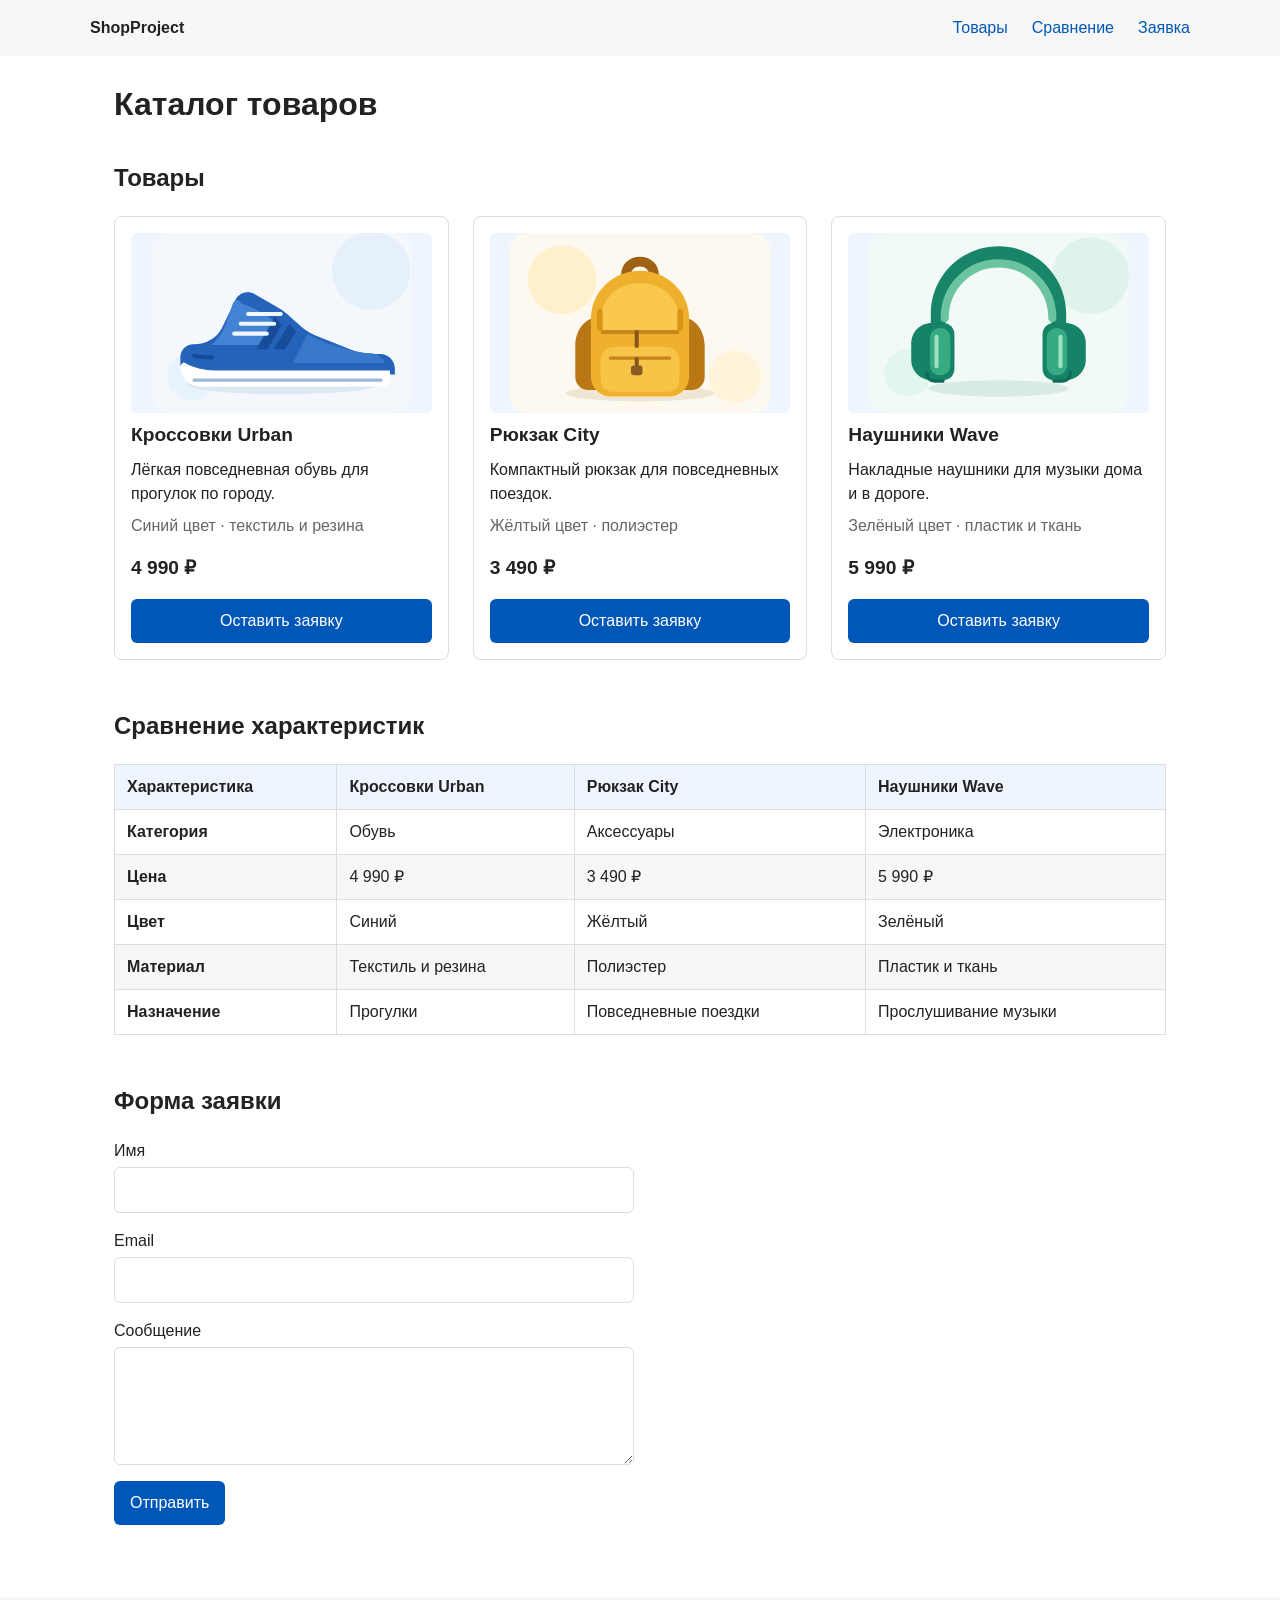
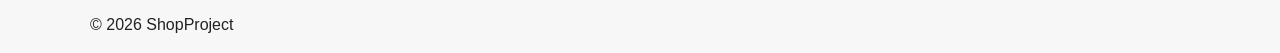
==== commit 86d335d0: "Simplify control work page to tasks 6-8" ====
--- a/index.html
+++ b/index.html
@@ -11,42 +11,21 @@
   <header>
     <div class="site-header">
       <a class="site-logo" href="index.html">ShopProject</a>
-
-      <nav class="site-nav" aria-label="Основная навигация">
+      <nav aria-label="Основная навигация">
         <ul class="site-nav__list">
-          <li><a href="index.html">Главная</a></li>
           <li><a href="#popular">Товары</a></li>
           <li><a href="#comparison">Сравнение</a></li>
           <li><a href="#request">Заявка</a></li>
-          <li><a href="#about">О проекте</a></li>
         </ul>
       </nav>
     </div>
   </header>
 
   <main>
-    <section class="hero">
-      <h1>Выберите товар для повседневной жизни</h1>
-      <p>
-        Посмотрите карточки, сравните характеристики и оставьте заявку.
-        Это учебный каталог: оформление показано в демонстрационном режиме.
-      </p>
-      <a class="button" href="#popular">Перейти к товарам</a>
-    </section>
-
-    <section class="section" id="advantages">
-      <h2>Как пользоваться каталогом</h2>
-      <ul class="advantages-list">
-        <li>Изучите описание и цену каждого товара.</li>
-        <li>Сопоставьте модели в таблице характеристик.</li>
-        <li>Откройте форму из карточки товара или раздела заявки.</li>
-      </ul>
-    </section>
+    <h1>Каталог товаров</h1>
 
     <section class="section" id="popular">
       <h2>Товары</h2>
-      <p class="section__lead">Три примера товаров для учебного каталога.</p>
-
       <div class="products-grid">
         <article class="product-card">
           <div class="product-card__media">
@@ -56,9 +35,7 @@
           <p class="product-card__description">Лёгкая повседневная обувь для прогулок по городу.</p>
           <p class="product-card__details">Синий цвет · текстиль и резина</p>
           <p class="product-card__price">4 990 ₽</p>
-          <button class="button product-card__button" type="button" data-product="Кроссовки Urban">
-            Оставить заявку
-          </button>
+          <a class="button product-card__button" href="#request">Оставить заявку</a>
         </article>
 
         <article class="product-card">
@@ -69,9 +46,7 @@
           <p class="product-card__description">Компактный рюкзак для повседневных поездок.</p>
           <p class="product-card__details">Жёлтый цвет · полиэстер</p>
           <p class="product-card__price">3 490 ₽</p>
-          <button class="button product-card__button" type="button" data-product="Рюкзак City">
-            Оставить заявку
-          </button>
+          <a class="button product-card__button" href="#request">Оставить заявку</a>
         </article>
 
         <article class="product-card">
@@ -82,19 +57,15 @@
           <p class="product-card__description">Накладные наушники для музыки дома и в дороге.</p>
           <p class="product-card__details">Зелёный цвет · пластик и ткань</p>
           <p class="product-card__price">5 990 ₽</p>
-          <button class="button product-card__button" type="button" data-product="Наушники Wave">
-            Оставить заявку
-          </button>
+          <a class="button product-card__button" href="#request">Оставить заявку</a>
         </article>
       </div>
     </section>
 
     <section class="section" id="comparison">
       <h2>Сравнение характеристик</h2>
-      <p class="section__lead">Основные параметры всех трёх товаров в одной таблице. На узком экране прокрутите её вправо.</p>
       <div class="comparison-scroll" role="region" aria-label="Таблица сравнения товаров" tabindex="0">
         <table class="comparison-table">
-          <caption>Характеристики товаров</caption>
           <thead>
             <tr>
               <th scope="col">Характеристика</th>
@@ -139,114 +110,29 @@
       </div>
     </section>
 
-    <section class="section request-panel" id="request">
-      <h2>Оставить заявку</h2>
-      <p>Выберите товар в карточке выше или откройте общую форму для вопроса.</p>
-      <button class="button" id="request-button" type="button">Открыть форму заявки</button>
-      <p class="request-panel__note">Демонстрационный режим: заявка не отправляется и не сохраняется.</p>
+    <section class="section" id="request">
+      <h2>Форма заявки</h2>
+      <form class="request-form" id="request-form">
+        <div class="form-field">
+          <label for="request-name">Имя</label>
+          <input id="request-name" type="text" autocomplete="name" required>
+        </div>
+        <div class="form-field">
+          <label for="request-email">Email</label>
+          <input id="request-email" type="email" autocomplete="email" required>
+        </div>
+        <div class="form-field">
+          <label for="request-message">Сообщение</label>
+          <textarea id="request-message" rows="4" required></textarea>
+        </div>
+        <button class="button" type="submit">Отправить</button>
+        <p class="form-result" id="form-result" role="status" hidden>Форма заполнена.</p>
+      </form>
     </section>
-
-    <aside class="aside-info" id="about">
-      <h2>О проекте</h2>
-      <p>
-        Страница разработана для контрольной работы по дисциплине
-        «Фронтенд и бэкенд разработка». Товары и цены приведены в качестве примера.
-      </p>
-    </aside>
   </main>
 
   <footer>
-    <p>&copy; 2026 ShopProject — учебный проект.</p>
-    <p>Дисциплина: Фронтенд и бэкенд разработка</p>
+    <p>&copy; 2026 ShopProject</p>
   </footer>
-
-  <dialog class="order-dialog" id="order-dialog" aria-labelledby="order-dialog-title" aria-describedby="order-product-summary order-dialog-note">
-    <h2 id="order-dialog-title">Оформление заявки</h2>
-    <p id="order-product-summary" aria-live="polite"></p>
-    <p class="order-dialog__note" id="order-dialog-note">Демо: данные проверяются в браузере, но не отправляются на сервер.</p>
-
-    <form class="order-form" id="order-form" novalidate>
-      <input id="selected-product" name="selected-product" type="hidden">
-
-      <div class="form-field">
-        <label for="order-name">Имя</label>
-        <input
-          id="order-name"
-          name="name"
-          type="text"
-          placeholder="Введите ваше имя"
-          minlength="2"
-          autocomplete="given-name"
-          required
-        >
-      </div>
-
-      <div class="form-field">
-        <label for="order-email">E-mail</label>
-        <input
-          id="order-email"
-          name="email"
-          type="email"
-          placeholder="example@mail.ru"
-          autocomplete="email"
-          required
-        >
-      </div>
-
-      <div class="form-field">
-        <label for="order-phone">Телефон</label>
-        <input
-          id="order-phone"
-          name="phone"
-          type="tel"
-          inputmode="tel"
-          placeholder="+7 (900) 000-00-00"
-          pattern="^\+7 \(\d{3}\) \d{3}-\d{2}-\d{2}$"
-          aria-describedby="order-phone-hint"
-          required
-        >
-        <small id="order-phone-hint">Формат: +7 (900) 000-00-00</small>
-      </div>
-
-      <div class="form-field">
-        <label for="order-date">Дата связи</label>
-        <input id="order-date" name="date" type="date">
-      </div>
-
-      <div class="form-field">
-        <label for="order-topic">Тема заявки</label>
-        <select id="order-topic" name="topic" required>
-          <option value="">Выберите тему</option>
-          <option value="product">Заказ товара</option>
-          <option value="consultation">Консультация</option>
-          <option value="delivery">Доставка</option>
-        </select>
-      </div>
-
-      <div class="form-field">
-        <label for="order-comment">Комментарий</label>
-        <textarea
-          id="order-comment"
-          name="comment"
-          rows="4"
-          placeholder="Укажите дополнительную информацию"
-        ></textarea>
-      </div>
-
-      <div class="form-field form-field--checkbox">
-        <input id="order-agreement" name="agreement" type="checkbox" required>
-        <label for="order-agreement">Я согласен на обработку данных</label>
-      </div>
-
-      <div class="form-actions">
-        <button type="button" id="close-order-dialog">Закрыть</button>
-        <button type="submit">Проверить заявку</button>
-      </div>
-    </form>
-  </dialog>
-
-  <p class="success-message" id="success-message" role="status" tabindex="-1" hidden>
-    Форма заполнена верно. Это демоверсия: данные не отправлены.
-  </p>
 </body>
 </html>
--- a/css/style.css
+++ b/css/style.css
@@ -1,39 +1,11 @@
-/* ===============================
-   1. Переменные проекта
-   =============================== */
-
 :root {
-  /* Основные цвета проекта */
-  --color-bg: #ffffff;
-  --color-text: #222222;
-  --color-muted: #666666;
-  --color-primary: #0057b8;
-  --color-primary-dark: #003f86;
-  --color-border: #dddddd;
-  --color-surface: #f7f7f7;
-  --color-surface-accent: #eef5ff;
-  --color-danger: #b00020;
-  --color-success: #168a2f;
-  --color-success-bg: #eefaf0;
-  --color-white: #ffffff;
-
-  /* Единая шкала отступов */
-  --space-xs: 4px;
-  --space-sm: 8px;
-  --space-md: 16px;
-  --space-lg: 24px;
-  --space-xl: 32px;
-
-  /* Скругления и ширина контента */
-  --radius-sm: 6px;
-  --radius-md: 8px;
-  --radius-lg: 12px;
-  --container-width: 1100px;
-}
-
-/* ===============================
-   2. Базовые стили
-   =============================== */
+  --primary: #0057b8;
+  --primary-dark: #003f86;
+  --text: #222;
+  --muted: #666;
+  --border: #ddd;
+  --surface: #f7f7f7;
+}
 
 * {
   box-sizing: border-box;
@@ -41,152 +13,91 @@
 
 body {
   margin: 0;
-  font-family: Arial, sans-serif;
-  line-height: 1.5;
-  color: var(--color-text);
-  background-color: var(--color-bg);
-}
-
-header,
-main,
-footer {
-  padding: var(--space-lg);
+  color: var(--text);
+  font: 16px/1.5 Arial, sans-serif;
 }
 
 header,
 footer {
-  background-color: var(--color-surface);
-}
-
-/* ===============================
-   3. Общие элементы интерфейса
-   =============================== */
-
-a {
-  color: var(--color-primary);
-}
-
-a:hover {
-  color: var(--color-primary-dark);
-}
-
-a:focus-visible {
-  outline: 2px solid var(--color-primary);
-  outline-offset: 3px;
-}
-
-.button {
-  display: inline-block;
-  padding: var(--space-sm) var(--space-md);
-  border: 0;
-  border-radius: var(--radius-sm);
-  color: var(--color-white);
-  background-color: var(--color-primary);
-  text-decoration: none;
-  font: inherit;
-  cursor: pointer;
-}
-
-.button:not(:disabled):hover {
-  background-color: var(--color-primary-dark);
-}
-
-.button:focus-visible {
-  outline: 2px solid var(--color-primary);
-  outline-offset: 3px;
-}
-
-/* ===============================
-   4. Компоненты страницы
-   =============================== */
+  padding: 16px 24px;
+  background: var(--surface);
+}
+
+.site-header,
+main {
+  max-width: 1100px;
+  margin: 0 auto;
+}
 
 .site-header {
-  max-width: var(--container-width);
-  margin: 0 auto;
+  display: flex;
+  align-items: center;
+  justify-content: space-between;
+  gap: 16px;
 }
 
 .site-logo {
-  color: var(--color-text);
+  color: var(--text);
   font-weight: bold;
   text-decoration: none;
 }
 
-.site-logo:hover {
-  color: var(--color-primary-dark);
-  text-decoration: underline;
-}
-
 .site-nav__list {
   display: flex;
   flex-wrap: wrap;
-  align-items: center;
-  gap: var(--space-xs) var(--space-lg);
-  margin: var(--space-md) 0 0;
+  gap: 8px 24px;
+  margin: 0;
   padding: 0;
   list-style: none;
 }
 
-.site-nav__list li {
-  margin: 0;
-}
-
 .site-nav__list a {
-  display: inline-block;
-  padding: var(--space-xs) 0;
-  color: var(--color-primary);
+  color: var(--primary);
   text-decoration: none;
 }
 
 .site-nav__list a:hover {
-  color: var(--color-primary-dark);
   text-decoration: underline;
 }
 
-.hero {
-  max-width: var(--container-width);
-  margin: 0 auto var(--space-xl);
-  padding: var(--space-xl) var(--space-lg);
-  border-radius: var(--radius-lg);
-  background-color: var(--color-surface-accent);
+a:focus-visible,
+button:focus-visible,
+input:focus-visible,
+textarea:focus-visible {
+  outline: 2px solid var(--primary);
+  outline-offset: 3px;
+}
+
+main {
+  padding: 24px;
+}
+
+h1 {
+  margin: 0 0 32px;
 }
 
 .section {
-  max-width: var(--container-width);
-  margin: 0 auto var(--space-xl);
+  margin-bottom: 48px;
 }
 
 .section h2 {
-  margin-top: 0;
-}
-
-.section__lead {
-  max-width: 70ch;
-  margin-top: 0;
-  color: var(--color-muted);
+  margin: 0 0 20px;
 }
 
 .products-grid {
   display: grid;
-  grid-template-columns: repeat(auto-fit, minmax(240px, 1fr));
-  gap: var(--space-lg);
-  align-items: stretch;
+  grid-template-columns: repeat(auto-fit, minmax(min(100%, 250px), 1fr));
+  gap: 24px;
 }
 
 .product-card {
   display: flex;
   flex-direction: column;
-  gap: var(--space-sm);
+  gap: 8px;
   min-width: 0;
-  margin: 0;
-  padding: var(--space-md);
-  border: 1px solid var(--color-border);
-  border-radius: var(--radius-md);
-  background-color: var(--color-bg);
-}
-
-.product-card:hover,
-.product-card:focus-within {
-  border-color: var(--color-primary);
+  padding: 16px;
+  border: 1px solid var(--border);
+  border-radius: 8px;
 }
 
 .product-card__media {
@@ -194,289 +105,135 @@
   align-items: center;
   justify-content: center;
   height: 180px;
-  padding: var(--space-md);
   overflow: hidden;
-  border-radius: var(--radius-sm);
-  background-color: var(--color-surface-accent);
-}
-
-.product-card__media > img {
-  display: block;
+  border-radius: 6px;
+  background: #eef5ff;
+}
+
+.product-card__media img {
   max-width: 100%;
   max-height: 100%;
   object-fit: contain;
 }
 
-.product-card__title {
-  margin: 0;
-  font-size: 1.2rem;
-}
-
+.product-card__title,
 .product-card__description,
 .product-card__details {
   margin: 0;
-  color: var(--color-muted);
+}
+
+.product-card__title {
+  font-size: 1.2rem;
+}
+
+.product-card__details {
+  color: var(--muted);
 }
 
 .product-card__price {
   margin: auto 0 0;
-  padding-top: var(--space-sm);
-  font-size: 1.15rem;
-  font-weight: 700;
+  padding-top: 8px;
+  font-size: 1.2rem;
+  font-weight: bold;
+}
+
+.button {
+  display: inline-block;
+  padding: 10px 16px;
+  border: 0;
+  border-radius: 6px;
+  color: #fff;
+  background: var(--primary);
+  font: inherit;
+  text-align: center;
+  text-decoration: none;
+  cursor: pointer;
+}
+
+.button:hover {
+  background: var(--primary-dark);
 }
 
 .product-card__button {
-  width: 100%;
-  min-height: 44px;
-  margin-top: var(--space-sm);
+  margin-top: 8px;
 }
 
 .comparison-scroll {
   max-width: 100%;
   overflow-x: auto;
-  border: 1px solid var(--color-border);
-  border-radius: var(--radius-md);
-  -webkit-overflow-scrolling: touch;
-}
-
-.comparison-scroll:focus-visible {
-  outline: 2px solid var(--color-primary);
-  outline-offset: 3px;
 }
 
 .comparison-table {
   width: 100%;
   min-width: 640px;
   border-collapse: collapse;
-  background-color: var(--color-bg);
-}
-
-.comparison-table caption {
-  padding: var(--space-md);
-  font-weight: 700;
-  text-align: left;
 }
 
 .comparison-table th,
 .comparison-table td {
-  padding: var(--space-sm) var(--space-md);
-  border-bottom: 1px solid var(--color-border);
+  padding: 10px 12px;
+  border: 1px solid var(--border);
   text-align: left;
-  vertical-align: top;
 }
 
 .comparison-table thead {
-  background-color: var(--color-surface-accent);
-}
-
-.comparison-table tbody th {
-  font-weight: 600;
+  background: #eef5ff;
 }
 
 .comparison-table tbody tr:nth-child(even) {
-  background-color: var(--color-surface);
-}
-
-.comparison-table tbody tr:last-child > * {
-  border-bottom: 0;
-}
-
-.request-panel {
-  display: flex;
-  flex-direction: column;
-  align-items: flex-start;
-  gap: var(--space-md);
-  max-width: var(--container-width);
-  margin: 0 auto var(--space-xl);
-  padding: var(--space-lg);
-  border: 1px solid var(--color-border);
-  border-left: 4px solid var(--color-primary);
-  border-radius: var(--radius-md);
-  background-color: var(--color-surface-accent);
-}
-
-.request-panel h2,
-.request-panel > p,
-.request-panel__note {
-  margin: 0;
-}
-
-.request-panel__note {
-  max-width: 70ch;
-  color: var(--color-muted);
-}
-
-.request-panel .button {
-  min-height: 44px;
-}
-
-.aside-info {
-  max-width: var(--container-width);
-  margin: 0 auto var(--space-xl);
-  padding: var(--space-md);
-  border-left: 4px solid var(--color-primary);
-  background-color: var(--color-surface);
-}
-
-/* ===============================
-   5. Форма и модальное окно
-   =============================== */
-
-.order-dialog {
-  width: min(calc(100% - var(--space-xl)), 560px);
-  max-height: calc(100vh - var(--space-xl));
-  padding: var(--space-lg);
-  border: 0;
-  border-radius: var(--radius-lg);
-  box-shadow: 0 12px 32px rgba(0, 0, 0, 0.18);
-}
-
-.order-dialog::backdrop {
-  background-color: rgba(0, 0, 0, 0.5);
-}
-
-.order-dialog h2 {
-  margin-top: 0;
-}
-
-.order-dialog__note {
-  color: var(--color-muted);
-}
-
-.form-field {
-  margin-bottom: var(--space-md);
+  background: var(--surface);
+}
+
+.request-form {
+  display: grid;
+  gap: 16px;
+  max-width: 520px;
 }
 
 .form-field label {
   display: block;
-  margin-bottom: var(--space-xs);
+  margin-bottom: 4px;
 }
 
 .form-field input,
-.form-field select,
 .form-field textarea {
+  display: block;
   width: 100%;
-  padding: var(--space-sm) var(--space-md);
-  border: 1px solid var(--color-border);
-  border-radius: var(--radius-sm);
+  padding: 10px 12px;
+  border: 1px solid var(--border);
+  border-radius: 6px;
   font: inherit;
 }
 
-.form-field small {
-  display: block;
-  margin-top: var(--space-xs);
-  color: var(--color-muted);
-}
-
-.form-field--checkbox {
-  display: flex;
-  align-items: flex-start;
-  gap: var(--space-sm);
-}
-
-.form-field--checkbox input[type="checkbox"] {
-  width: auto;
-  margin-top: var(--space-xs);
-}
-
-.form-field--checkbox label {
-  margin-bottom: 0;
-}
-
-.form-field input:hover,
-.form-field select:hover,
-.form-field textarea:hover,
-.form-field input:focus,
-.form-field select:focus,
-.form-field textarea:focus {
-  border-color: var(--color-primary);
-}
-
-.form-field input:focus-visible,
-.form-field select:focus-visible,
-.form-field textarea:focus-visible,
-.form-actions button:focus-visible {
-  outline: 2px solid var(--color-primary);
-  outline-offset: 3px;
-}
-
-.form-field input[aria-invalid="true"],
-.form-field select[aria-invalid="true"],
-.form-field textarea[aria-invalid="true"] {
-  border-color: var(--color-danger);
-}
-
-.form-field--checkbox input[aria-invalid="true"] {
-  outline: 2px solid var(--color-danger);
-  outline-offset: 2px;
-}
-
-.form-actions {
-  display: flex;
-  flex-wrap: wrap;
-  gap: var(--space-md);
-  margin-top: var(--space-lg);
-}
-
-.form-actions button {
-  padding: var(--space-sm) var(--space-md);
-  border: 1px solid var(--color-border);
-  border-radius: var(--radius-sm);
-  background-color: var(--color-surface);
-  font: inherit;
-  cursor: pointer;
-}
-
-.form-actions button:not(:disabled):hover {
-  border-color: var(--color-primary);
-  background-color: var(--color-surface-accent);
-}
-
-.form-actions button[type="submit"] {
-  border-color: var(--color-primary);
-  color: var(--color-white);
-  background-color: var(--color-primary);
-}
-
-.form-actions button[type="submit"]:not(:disabled):hover {
-  background-color: var(--color-primary-dark);
-}
-
-button:disabled {
-  opacity: 0.6;
-  cursor: not-allowed;
-}
-
-.success-message {
-  max-width: var(--container-width);
-  margin: var(--space-lg) auto;
-  padding: var(--space-md);
-  border-left: 4px solid var(--color-success);
-  background-color: var(--color-success-bg);
+.form-field textarea {
+  resize: vertical;
+}
+
+.request-form .button {
+  justify-self: start;
+}
+
+.form-result {
+  margin: 0;
+  color: #146c2e;
+}
+
+footer p {
+  max-width: 1100px;
+  margin: 0 auto;
 }
 
 @media (max-width: 600px) {
-  header,
-  main,
-  footer {
-    padding: var(--space-md);
+  .site-header {
+    align-items: flex-start;
+    flex-direction: column;
   }
 
-  .hero {
-    padding: var(--space-lg) var(--space-md);
+  main {
+    padding: 16px;
   }
 
-  .site-nav__list {
-    gap: var(--space-xs) var(--space-md);
+  .section {
+    margin-bottom: 36px;
   }
-
-  .order-dialog {
-    padding: var(--space-md);
-  }
-}
-
-@media (max-width: 360px) {
-  .products-grid {
-    grid-template-columns: minmax(0, 1fr);
-  }
-}
+}
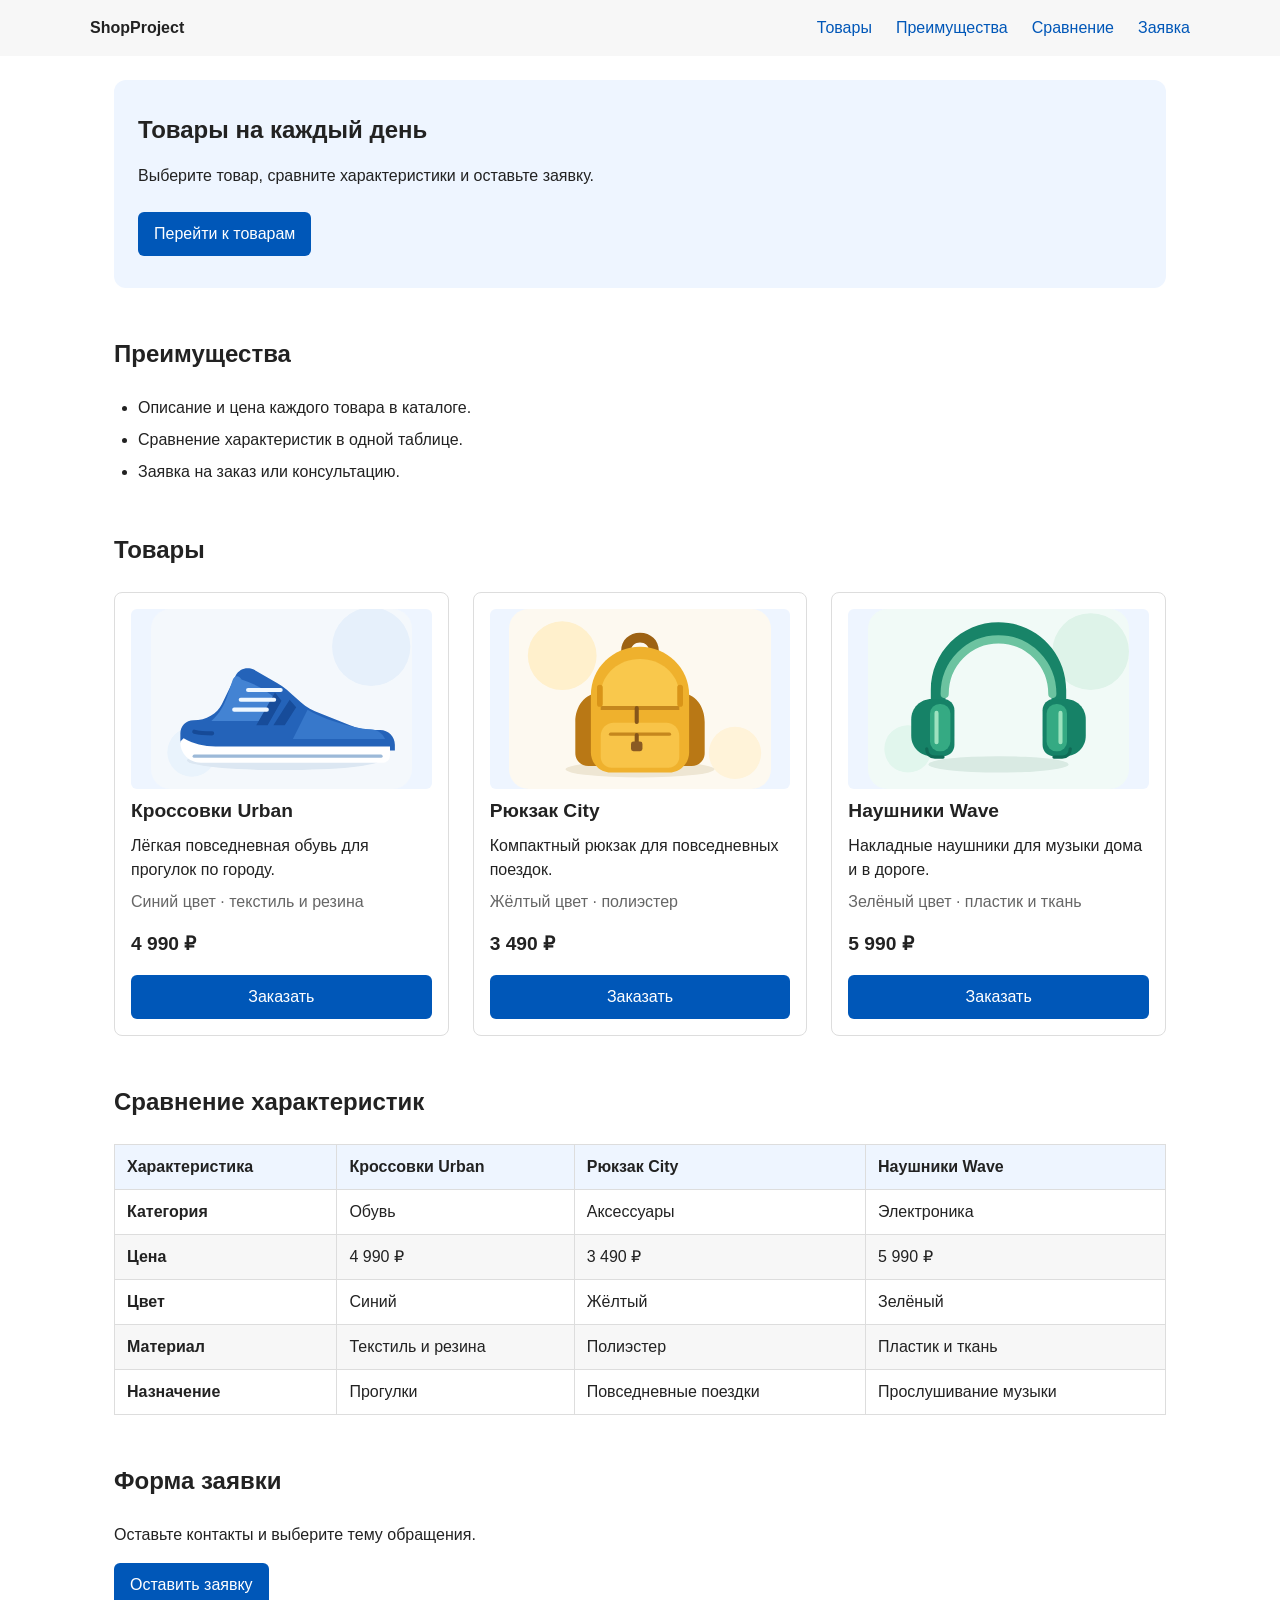
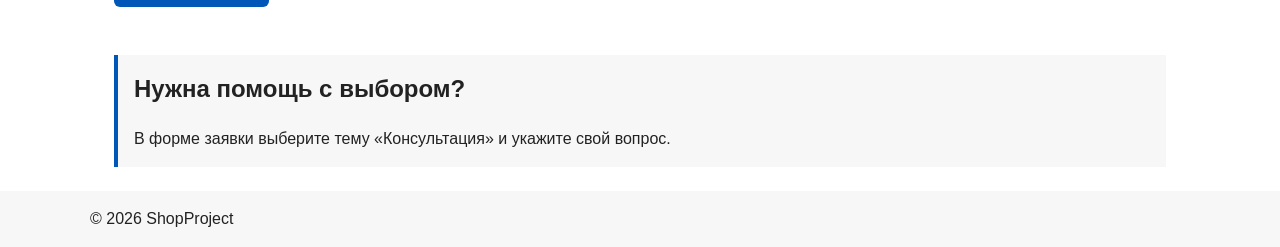
==== commit fe257f33: "fix: restore practical 2-4 requirements" ====
--- a/index.html
+++ b/index.html
@@ -4,16 +4,17 @@
   <meta charset="UTF-8">
   <meta name="viewport" content="width=device-width, initial-scale=1.0">
   <title>Каталог товаров — ShopProject</title>
-  <link rel="stylesheet" href="css/style.css">
-  <script src="js/main.js" defer></script>
+  <link rel="stylesheet" href="css/style.css?v=20261005">
+  <script src="js/main.js?v=20261005" defer></script>
 </head>
 <body>
   <header>
     <div class="site-header">
       <a class="site-logo" href="index.html">ShopProject</a>
-      <nav aria-label="Основная навигация">
+      <nav class="site-nav" aria-label="Основная навигация">
         <ul class="site-nav__list">
           <li><a href="#popular">Товары</a></li>
+          <li><a href="#advantages">Преимущества</a></li>
           <li><a href="#comparison">Сравнение</a></li>
           <li><a href="#request">Заявка</a></li>
         </ul>
@@ -22,7 +23,20 @@
   </header>
 
   <main>
-    <h1>Каталог товаров</h1>
+    <section class="hero">
+      <h1>Товары на каждый день</h1>
+      <p>Выберите товар, сравните характеристики и оставьте заявку.</p>
+      <a class="button" href="#popular">Перейти к товарам</a>
+    </section>
+
+    <section class="section" id="advantages">
+      <h2>Преимущества</h2>
+      <ul class="advantages-list">
+        <li>Описание и цена каждого товара в каталоге.</li>
+        <li>Сравнение характеристик в одной таблице.</li>
+        <li>Заявка на заказ или консультацию.</li>
+      </ul>
+    </section>
 
     <section class="section" id="popular">
       <h2>Товары</h2>
@@ -35,7 +49,7 @@
           <p class="product-card__description">Лёгкая повседневная обувь для прогулок по городу.</p>
           <p class="product-card__details">Синий цвет · текстиль и резина</p>
           <p class="product-card__price">4 990 ₽</p>
-          <a class="button product-card__button" href="#request">Оставить заявку</a>
+          <button class="button product-card__button" type="button" data-product="Кроссовки Urban">Заказать</button>
         </article>
 
         <article class="product-card">
@@ -46,7 +60,7 @@
           <p class="product-card__description">Компактный рюкзак для повседневных поездок.</p>
           <p class="product-card__details">Жёлтый цвет · полиэстер</p>
           <p class="product-card__price">3 490 ₽</p>
-          <a class="button product-card__button" href="#request">Оставить заявку</a>
+          <button class="button product-card__button" type="button" data-product="Рюкзак City">Заказать</button>
         </article>
 
         <article class="product-card">
@@ -57,7 +71,7 @@
           <p class="product-card__description">Накладные наушники для музыки дома и в дороге.</p>
           <p class="product-card__details">Зелёный цвет · пластик и ткань</p>
           <p class="product-card__price">5 990 ₽</p>
-          <a class="button product-card__button" href="#request">Оставить заявку</a>
+          <button class="button product-card__button" type="button" data-product="Наушники Wave">Заказать</button>
         </article>
       </div>
     </section>
@@ -112,27 +126,65 @@
 
     <section class="section" id="request">
       <h2>Форма заявки</h2>
-      <form class="request-form" id="request-form">
-        <div class="form-field">
-          <label for="request-name">Имя</label>
-          <input id="request-name" type="text" autocomplete="name" required>
-        </div>
-        <div class="form-field">
-          <label for="request-email">Email</label>
-          <input id="request-email" type="email" autocomplete="email" required>
-        </div>
-        <div class="form-field">
-          <label for="request-message">Сообщение</label>
-          <textarea id="request-message" rows="4" required></textarea>
-        </div>
-        <button class="button" type="submit">Отправить</button>
-        <p class="form-result" id="form-result" role="status" hidden>Форма заполнена.</p>
-      </form>
+      <p>Оставьте контакты и выберите тему обращения.</p>
+      <button class="button" id="open-order-dialog" type="button">Оставить заявку</button>
+      <p class="success-message" id="success-message" role="status" hidden>Форма успешно отправлена!</p>
     </section>
+
+    <aside class="aside-info">
+      <h2>Нужна помощь с выбором?</h2>
+      <p>В форме заявки выберите тему «Консультация» и укажите свой вопрос.</p>
+    </aside>
   </main>
 
-  <footer>
+  <footer id="contacts">
     <p>&copy; 2026 ShopProject</p>
   </footer>
+
+  <dialog class="order-dialog" id="order-dialog" aria-labelledby="order-dialog-title">
+    <h2 id="order-dialog-title">Оформление заявки</h2>
+    <p>Товар: <strong id="order-product-name">Не выбран</strong></p>
+    <form class="order-form" id="order-form" action="#" method="post" novalidate>
+      <input id="selected-product" name="selected-product" type="hidden">
+      <div class="form-field">
+        <label for="order-name">Имя</label>
+        <input id="order-name" name="name" type="text" placeholder="Введите ваше имя" minlength="2" autocomplete="given-name" required>
+      </div>
+      <div class="form-field">
+        <label for="order-email">E-mail</label>
+        <input id="order-email" name="email" type="email" placeholder="example@mail.ru" autocomplete="email" required>
+      </div>
+      <div class="form-field">
+        <label for="order-phone">Телефон</label>
+        <input id="order-phone" name="phone" type="tel" inputmode="tel" placeholder="+7 (900) 000-00-00" pattern="^\+7 \(\d{3}\) \d{3}-\d{2}-\d{2}$" autocomplete="tel" aria-describedby="phone-hint" required>
+        <small id="phone-hint">Формат: +7 (900) 000-00-00</small>
+      </div>
+      <div class="form-field">
+        <label for="order-date">Дата связи</label>
+        <input id="order-date" name="date" type="date">
+      </div>
+      <div class="form-field">
+        <label for="order-topic">Тема заявки</label>
+        <select id="order-topic" name="topic" required>
+          <option value="">Выберите тему</option>
+          <option value="product">Заказ товара</option>
+          <option value="consultation">Консультация</option>
+          <option value="delivery">Доставка</option>
+        </select>
+      </div>
+      <div class="form-field">
+        <label for="order-comment">Комментарий</label>
+        <textarea id="order-comment" name="comment" rows="4" placeholder="Укажите дополнительную информацию"></textarea>
+      </div>
+      <div class="form-field form-field--checkbox">
+        <input id="order-agreement" name="agreement" type="checkbox" required>
+        <label for="order-agreement">Я согласен на обработку данных</label>
+      </div>
+      <div class="form-actions">
+        <button class="button button--secondary" id="close-order-dialog" type="button">Закрыть</button>
+        <button class="button" type="submit">Отправить заявку</button>
+      </div>
+    </form>
+  </dialog>
 </body>
 </html>
--- a/css/style.css
+++ b/css/style.css
@@ -1,58 +1,144 @@
+/* 1. Переменные проекта */
 :root {
-  --primary: #0057b8;
-  --primary-dark: #003f86;
-  --text: #222;
-  --muted: #666;
-  --border: #ddd;
-  --surface: #f7f7f7;
-}
-
+  --color-bg: #fff;
+  --color-text: #222;
+  --color-muted: #666;
+  --color-primary: #0057b8;
+  --color-primary-dark: #003f86;
+  --color-border: #ddd;
+  --color-surface: #f7f7f7;
+  --color-surface-accent: #eef5ff;
+  --color-danger: #b00020;
+  --color-success: #168a2f;
+  --color-success-bg: #eefaf0;
+  --color-backdrop: rgba(0, 0, 0, 0.5);
+  --space-xs: 4px;
+  --space-sm: 8px;
+  --space-md: 16px;
+  --space-lg: 24px;
+  --space-xl: 32px;
+  --space-section: 48px;
+  --space-control-y: 10px;
+  --space-control-x: 12px;
+  --radius-sm: 6px;
+  --radius-md: 8px;
+  --radius-lg: 12px;
+  --container-width: 1100px;
+}
+
+/* 2. Базовые стили */
 * {
   box-sizing: border-box;
 }
 
 body {
   margin: 0;
-  color: var(--text);
+  color: var(--color-text);
+  background: var(--color-bg);
   font: 16px/1.5 Arial, sans-serif;
 }
 
 header,
 footer {
-  padding: 16px 24px;
-  background: var(--surface);
+  padding: var(--space-md) var(--space-lg);
+  background: var(--color-surface);
 }
 
 .site-header,
+main,
+footer p {
+  max-width: var(--container-width);
+  margin: 0 auto;
+}
+
 main {
-  max-width: 1100px;
-  margin: 0 auto;
-}
-
+  padding: var(--space-lg);
+}
+
+h1 {
+  margin: 0 0 var(--space-md);
+}
+
+/* 3. Общие элементы интерфейса */
+a {
+  color: var(--color-primary);
+}
+
+a:hover {
+  color: var(--color-primary-dark);
+}
+
+a:focus-visible,
+button:focus-visible,
+input:focus-visible,
+select:focus-visible,
+textarea:focus-visible,
+.comparison-scroll:focus-visible {
+  outline: 2px solid var(--color-primary);
+  outline-offset: 3px;
+}
+
+.button {
+  display: inline-block;
+  padding: var(--space-control-y) var(--space-md);
+  border: 0;
+  border-radius: var(--radius-sm);
+  color: var(--color-bg);
+  background: var(--color-primary);
+  font: inherit;
+  text-align: center;
+  text-decoration: none;
+  cursor: pointer;
+}
+
+.button:not(:disabled):hover {
+  color: var(--color-bg);
+  background: var(--color-primary-dark);
+}
+
+.button--secondary {
+  color: var(--color-text);
+  background: var(--color-surface);
+}
+
+.button--secondary:not(:disabled):hover {
+  color: var(--color-text);
+  background: var(--color-border);
+}
+
+button:disabled {
+  opacity: 0.6;
+  cursor: not-allowed;
+}
+
+/* 4. Компоненты страницы */
 .site-header {
   display: flex;
   align-items: center;
   justify-content: space-between;
-  gap: 16px;
+  gap: var(--space-md);
 }
 
 .site-logo {
-  color: var(--text);
+  color: var(--color-text);
   font-weight: bold;
   text-decoration: none;
 }
 
+.site-logo:hover {
+  color: var(--color-primary-dark);
+}
+
 .site-nav__list {
   display: flex;
   flex-wrap: wrap;
-  gap: 8px 24px;
+  gap: var(--space-sm) var(--space-lg);
   margin: 0;
   padding: 0;
   list-style: none;
 }
 
 .site-nav__list a {
-  color: var(--primary);
   text-decoration: none;
 }
 
@@ -60,44 +146,53 @@
   text-decoration: underline;
 }
 
-a:focus-visible,
-button:focus-visible,
-input:focus-visible,
-textarea:focus-visible {
-  outline: 2px solid var(--primary);
-  outline-offset: 3px;
-}
-
-main {
-  padding: 24px;
-}
-
-h1 {
-  margin: 0 0 32px;
+.hero {
+  margin-bottom: var(--space-section);
+  padding: var(--space-xl) var(--space-lg);
+  border-radius: var(--radius-lg);
+  background: var(--color-surface-accent);
+}
+
+.hero p {
+  margin: 0 0 var(--space-lg);
 }
 
 .section {
-  margin-bottom: 48px;
+  margin-bottom: var(--space-section);
 }
 
 .section h2 {
-  margin: 0 0 20px;
+  margin: 0 0 var(--space-lg);
+}
+
+.advantages-list {
+  margin: 0;
+  padding-left: var(--space-lg);
+}
+
+.advantages-list li + li {
+  margin-top: var(--space-sm);
 }
 
 .products-grid {
   display: grid;
   grid-template-columns: repeat(auto-fit, minmax(min(100%, 250px), 1fr));
-  gap: 24px;
+  gap: var(--space-lg);
 }
 
 .product-card {
   display: flex;
   flex-direction: column;
-  gap: 8px;
+  gap: var(--space-sm);
   min-width: 0;
-  padding: 16px;
-  border: 1px solid var(--border);
-  border-radius: 8px;
+  padding: var(--space-md);
+  border: 1px solid var(--color-border);
+  border-radius: var(--radius-md);
+  background: var(--color-bg);
+}
+
+.product-card:hover {
+  border-color: var(--color-primary);
 }
 
 .product-card__media {
@@ -106,8 +201,8 @@
   justify-content: center;
   height: 180px;
   overflow: hidden;
-  border-radius: 6px;
-  background: #eef5ff;
+  border-radius: var(--radius-sm);
+  background: var(--color-surface-accent);
 }
 
 .product-card__media img {
@@ -127,35 +222,18 @@
 }
 
 .product-card__details {
-  color: var(--muted);
+  color: var(--color-muted);
 }
 
 .product-card__price {
   margin: auto 0 0;
-  padding-top: 8px;
+  padding-top: var(--space-sm);
   font-size: 1.2rem;
   font-weight: bold;
 }
 
-.button {
-  display: inline-block;
-  padding: 10px 16px;
-  border: 0;
-  border-radius: 6px;
-  color: #fff;
-  background: var(--primary);
-  font: inherit;
-  text-align: center;
-  text-decoration: none;
-  cursor: pointer;
-}
-
-.button:hover {
-  background: var(--primary-dark);
-}
-
 .product-card__button {
-  margin-top: 8px;
+  margin-top: var(--space-sm);
 }
 
 .comparison-scroll {
@@ -171,56 +249,31 @@
 
 .comparison-table th,
 .comparison-table td {
-  padding: 10px 12px;
-  border: 1px solid var(--border);
+  padding: var(--space-control-y) var(--space-control-x);
+  border: 1px solid var(--color-border);
   text-align: left;
 }
 
 .comparison-table thead {
-  background: #eef5ff;
+  background: var(--color-surface-accent);
 }
 
 .comparison-table tbody tr:nth-child(even) {
-  background: var(--surface);
-}
-
-.request-form {
-  display: grid;
-  gap: 16px;
-  max-width: 520px;
-}
-
-.form-field label {
-  display: block;
-  margin-bottom: 4px;
-}
-
-.form-field input,
-.form-field textarea {
-  display: block;
-  width: 100%;
-  padding: 10px 12px;
-  border: 1px solid var(--border);
-  border-radius: 6px;
-  font: inherit;
-}
-
-.form-field textarea {
-  resize: vertical;
-}
-
-.request-form .button {
-  justify-self: start;
-}
-
-.form-result {
-  margin: 0;
-  color: #146c2e;
-}
-
-footer p {
-  max-width: 1100px;
-  margin: 0 auto;
+  background: var(--color-surface);
+}
+
+.aside-info {
+  padding: var(--space-md);
+  border-left: 4px solid var(--color-primary);
+  background: var(--color-surface);
+}
+
+.aside-info h2 {
+  margin-top: 0;
+}
+
+.aside-info p {
+  margin-bottom: 0;
 }
 
 @media (max-width: 600px) {
@@ -230,10 +283,122 @@
   }
 
   main {
-    padding: 16px;
+    padding: var(--space-md);
   }
 
-  .section {
-    margin-bottom: 36px;
+  .section,
+  .hero {
+    margin-bottom: var(--space-xl);
   }
-}
+
+  .hero {
+    padding: var(--space-lg) var(--space-md);
+  }
+}
+
+/* 5. Форма и модальное окно */
+.order-dialog {
+  width: min(calc(100% - var(--space-xl)), 560px);
+  max-height: calc(100vh - var(--space-xl));
+  padding: var(--space-lg);
+  overflow-y: auto;
+  border: none;
+  border-radius: var(--radius-lg);
+  color: var(--color-text);
+  background: var(--color-bg);
+}
+
+.order-dialog::backdrop {
+  background: var(--color-backdrop);
+}
+
+.order-dialog h2 {
+  margin-top: 0;
+}
+
+.order-form {
+  margin: 0;
+}
+
+.form-field {
+  margin-bottom: var(--space-md);
+}
+
+.form-field label {
+  display: block;
+  margin-bottom: var(--space-xs);
+}
+
+.form-field input,
+.form-field select,
+.form-field textarea {
+  display: block;
+  width: 100%;
+  padding: var(--space-control-y) var(--space-control-x);
+  border: 1px solid var(--color-border);
+  border-radius: var(--radius-sm);
+  color: var(--color-text);
+  background: var(--color-bg);
+  font: inherit;
+}
+
+.form-field input:hover,
+.form-field select:hover,
+.form-field textarea:hover,
+.form-field input:focus,
+.form-field select:focus,
+.form-field textarea:focus {
+  border-color: var(--color-primary);
+}
+
+.form-field textarea {
+  resize: vertical;
+}
+
+.form-field small {
+  display: block;
+  margin-top: var(--space-xs);
+  color: var(--color-muted);
+}
+
+.form-field--checkbox {
+  display: flex;
+  align-items: flex-start;
+  gap: var(--space-sm);
+}
+
+.form-field--checkbox input[type="checkbox"] {
+  flex: 0 0 auto;
+  width: auto;
+  margin: 6px 0 0;
+  accent-color: var(--color-primary);
+}
+
+.form-field--checkbox label {
+  margin-bottom: 0;
+}
+
+.form-field input[aria-invalid="true"],
+.form-field select[aria-invalid="true"],
+.form-field textarea[aria-invalid="true"] {
+  border-color: var(--color-danger);
+}
+
+.form-field--checkbox input[aria-invalid="true"] {
+  outline: 2px solid var(--color-danger);
+  outline-offset: 2px;
+}
+
+.form-actions {
+  display: flex;
+  flex-wrap: wrap;
+  gap: var(--space-control-x);
+  margin-top: var(--space-lg);
+}
+
+.success-message {
+  margin: var(--space-lg) 0 0;
+  padding: var(--space-md);
+  border-left: 4px solid var(--color-success);
+  background: var(--color-success-bg);
+}
